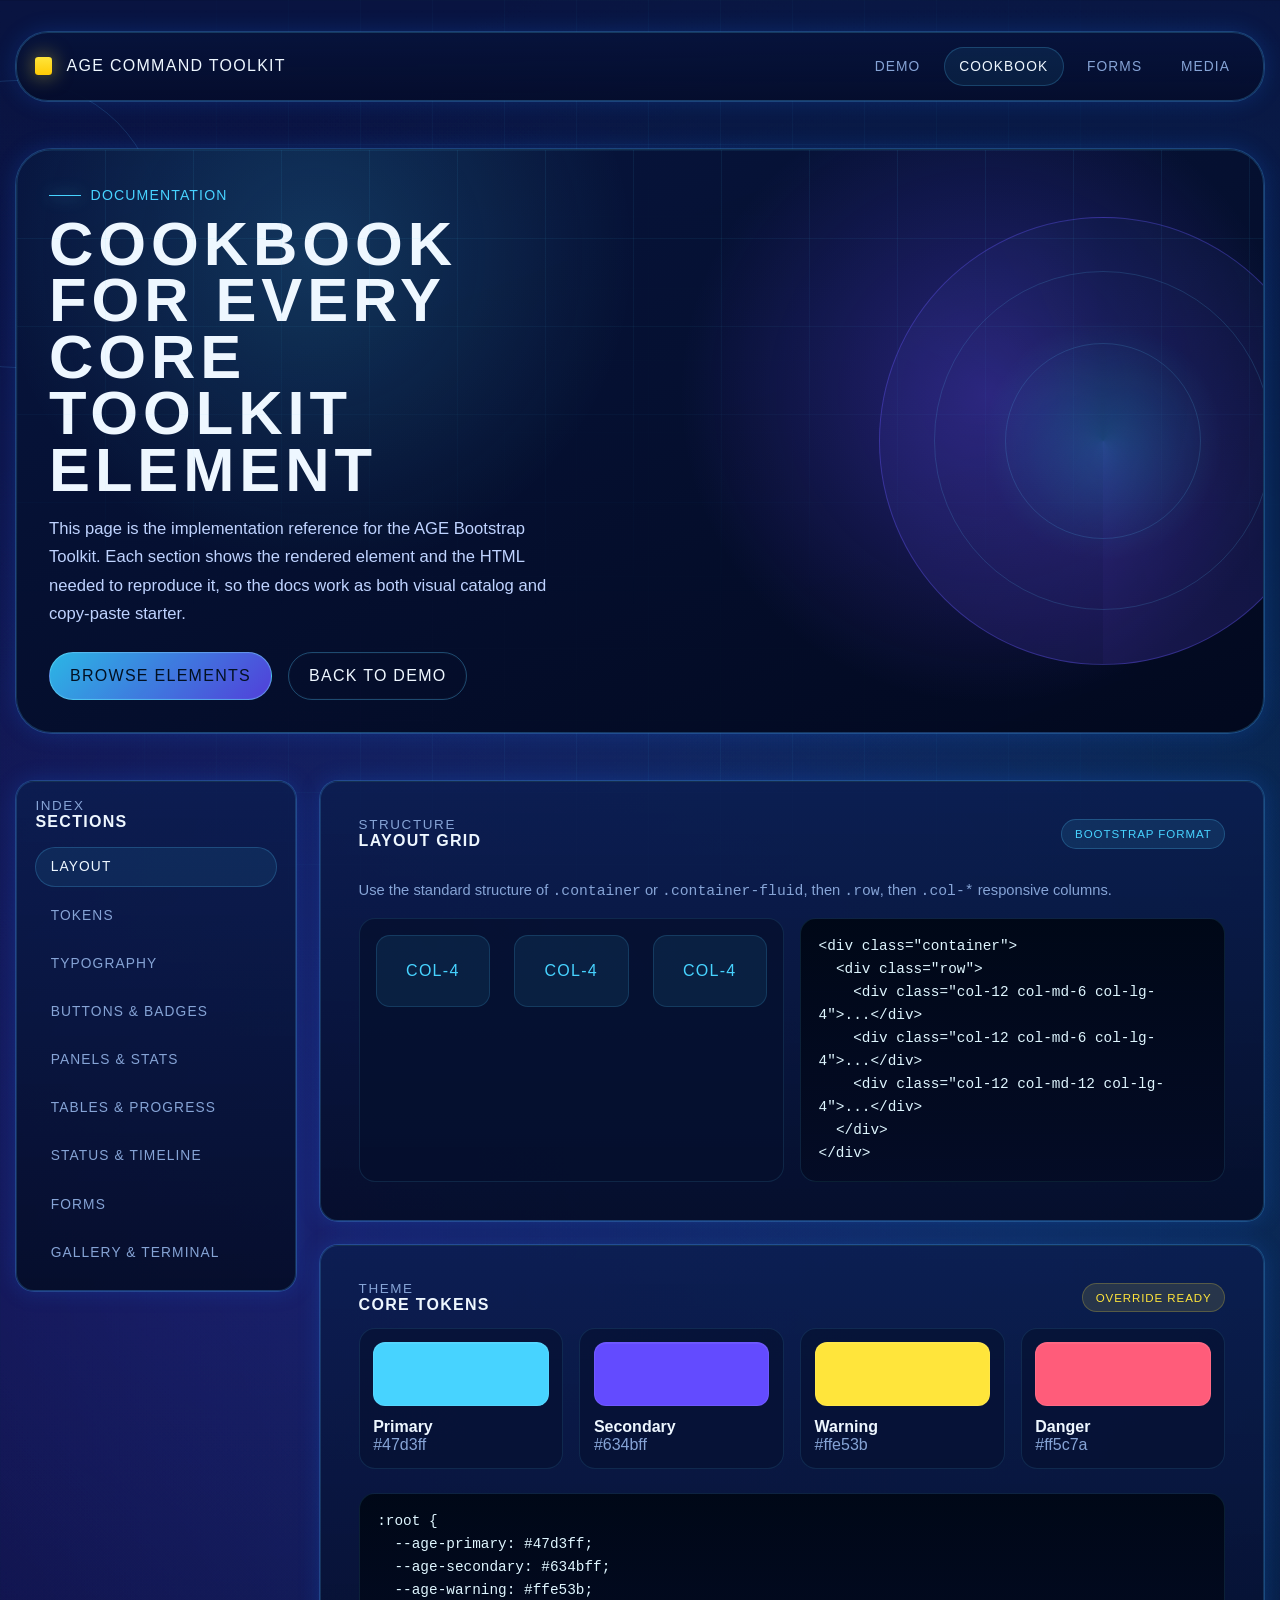
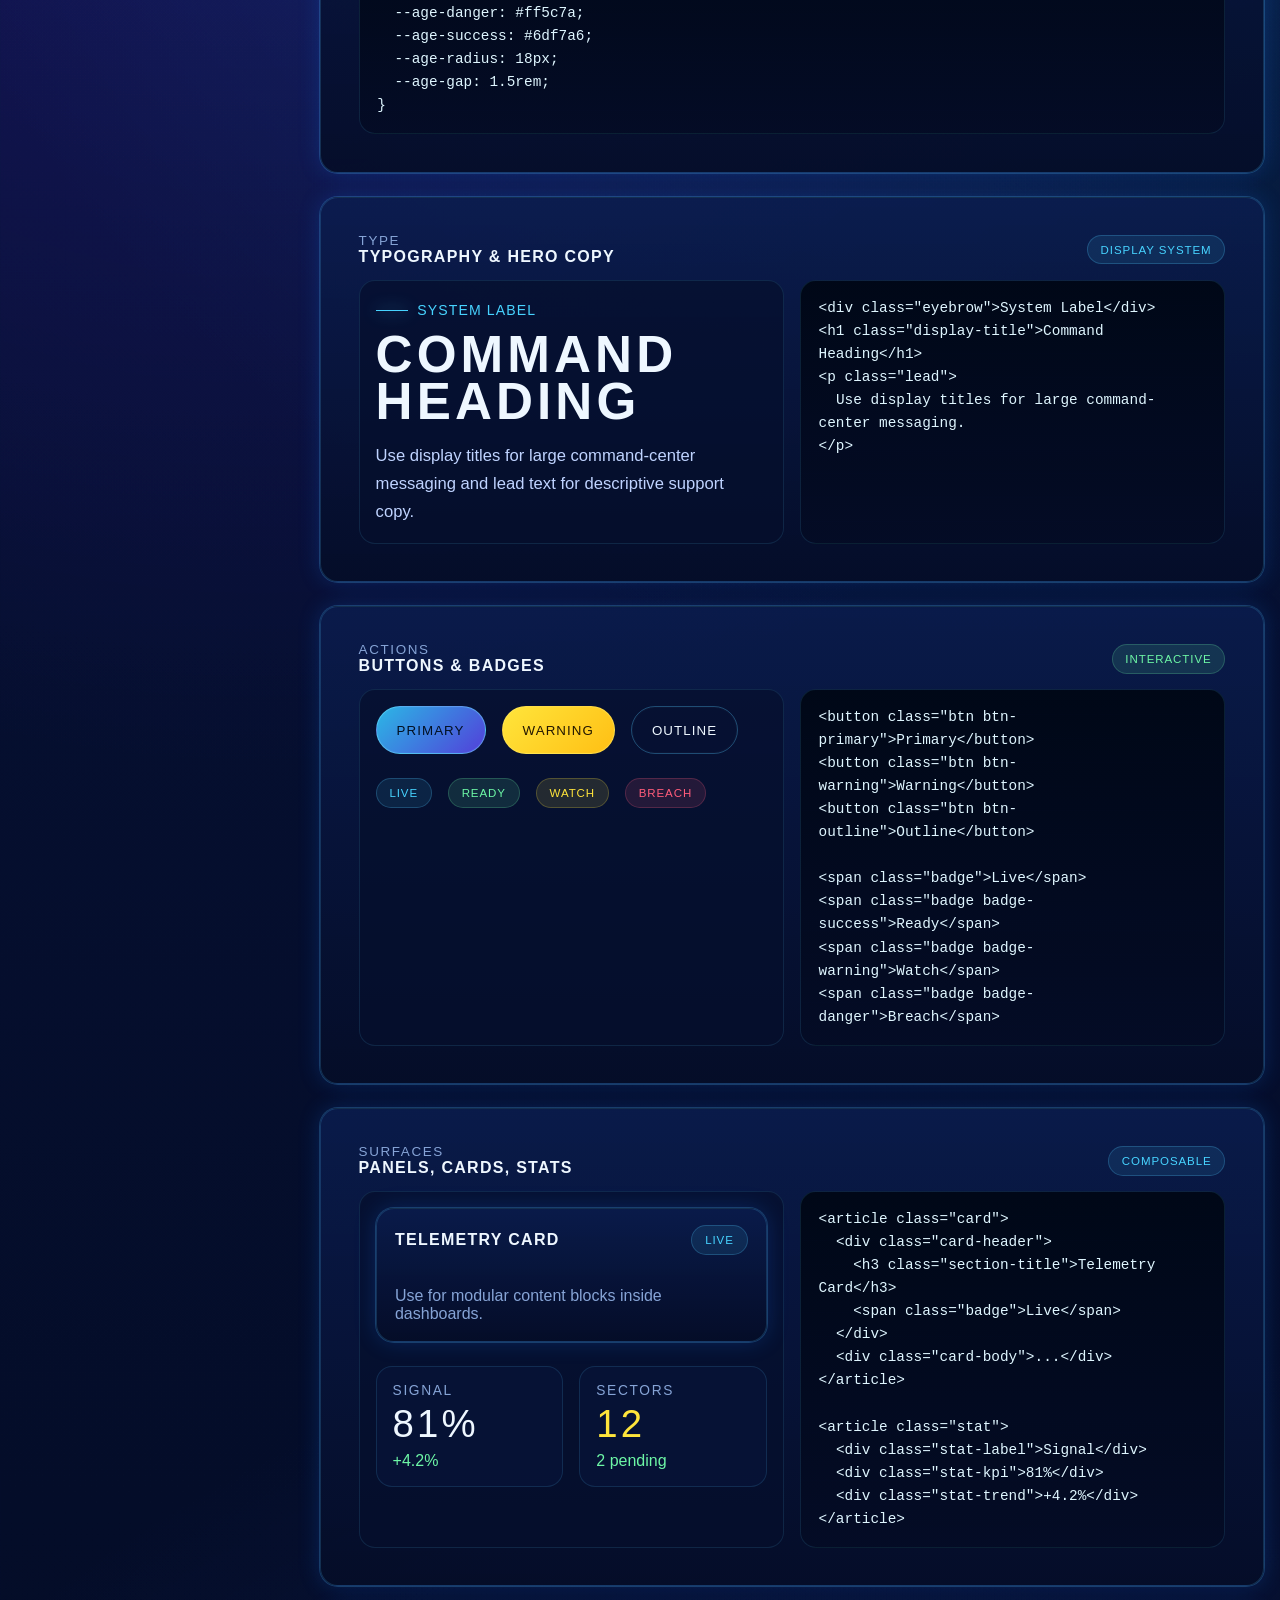
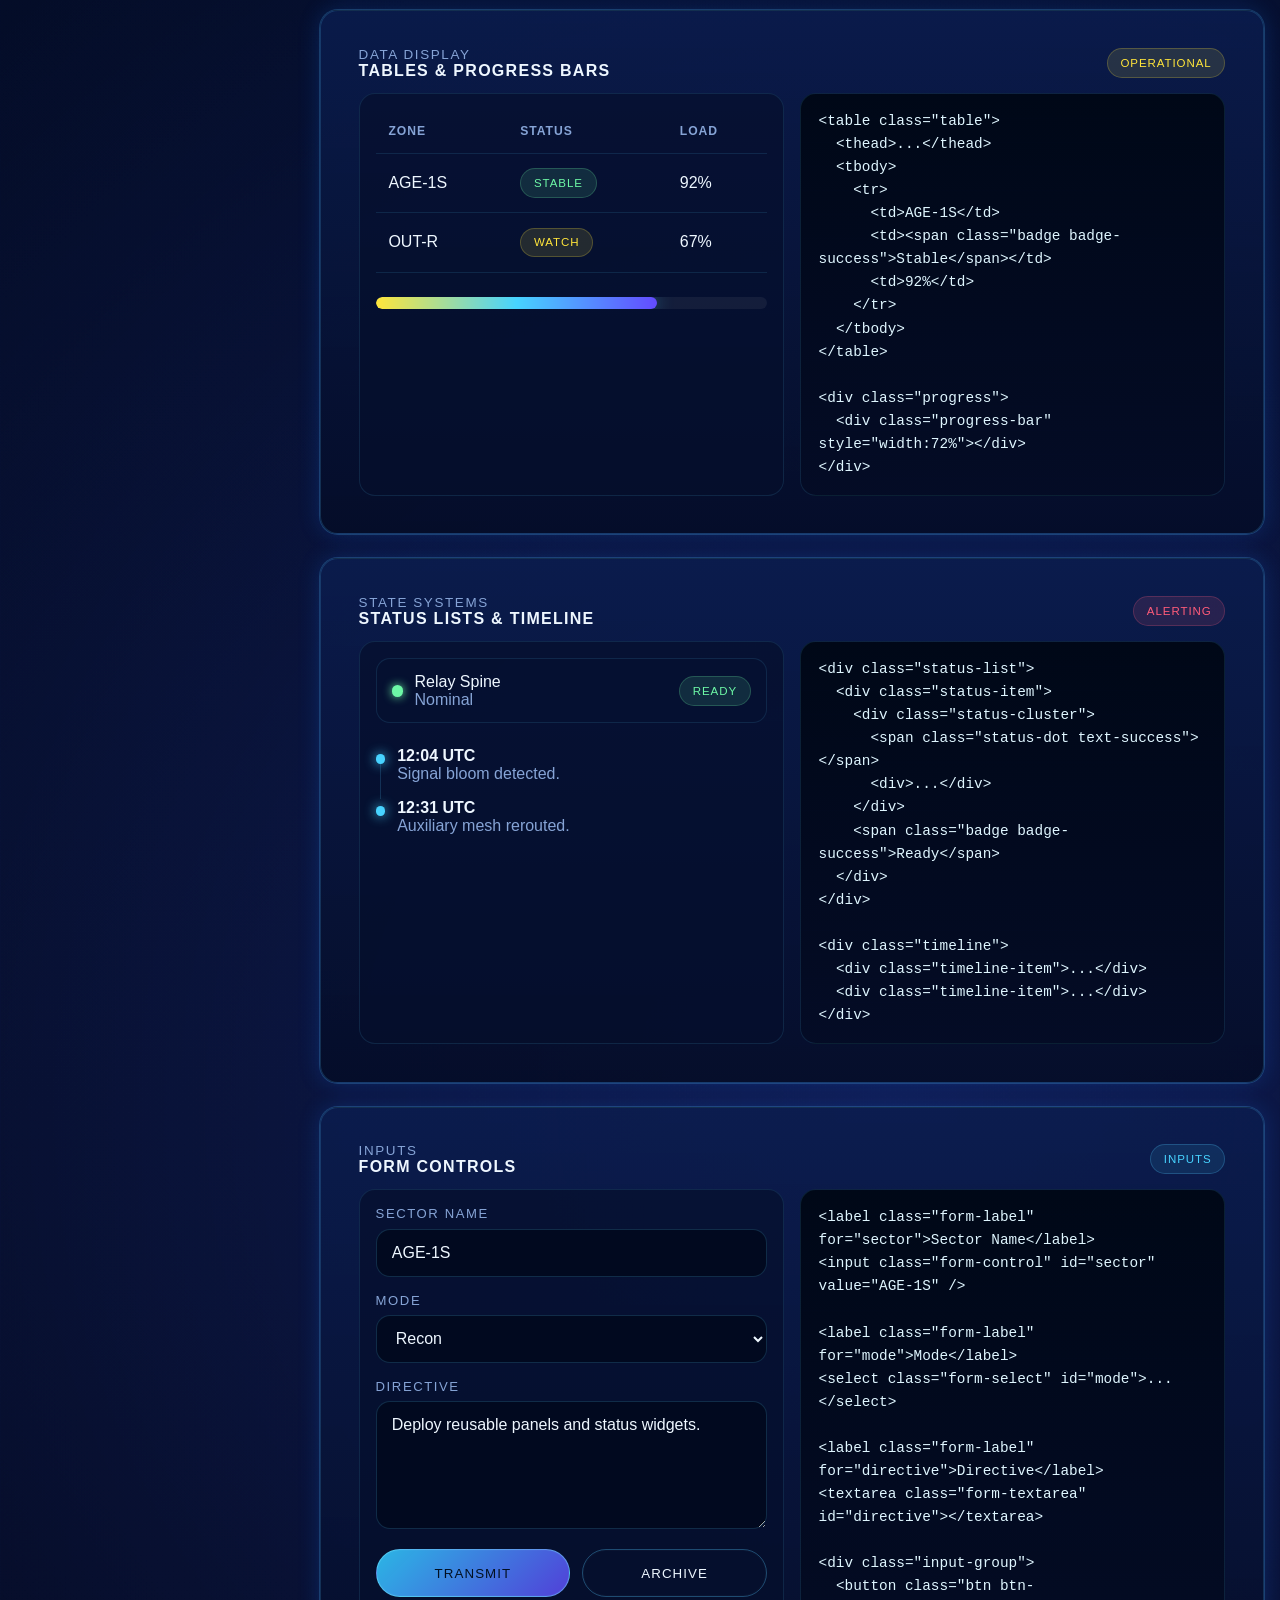
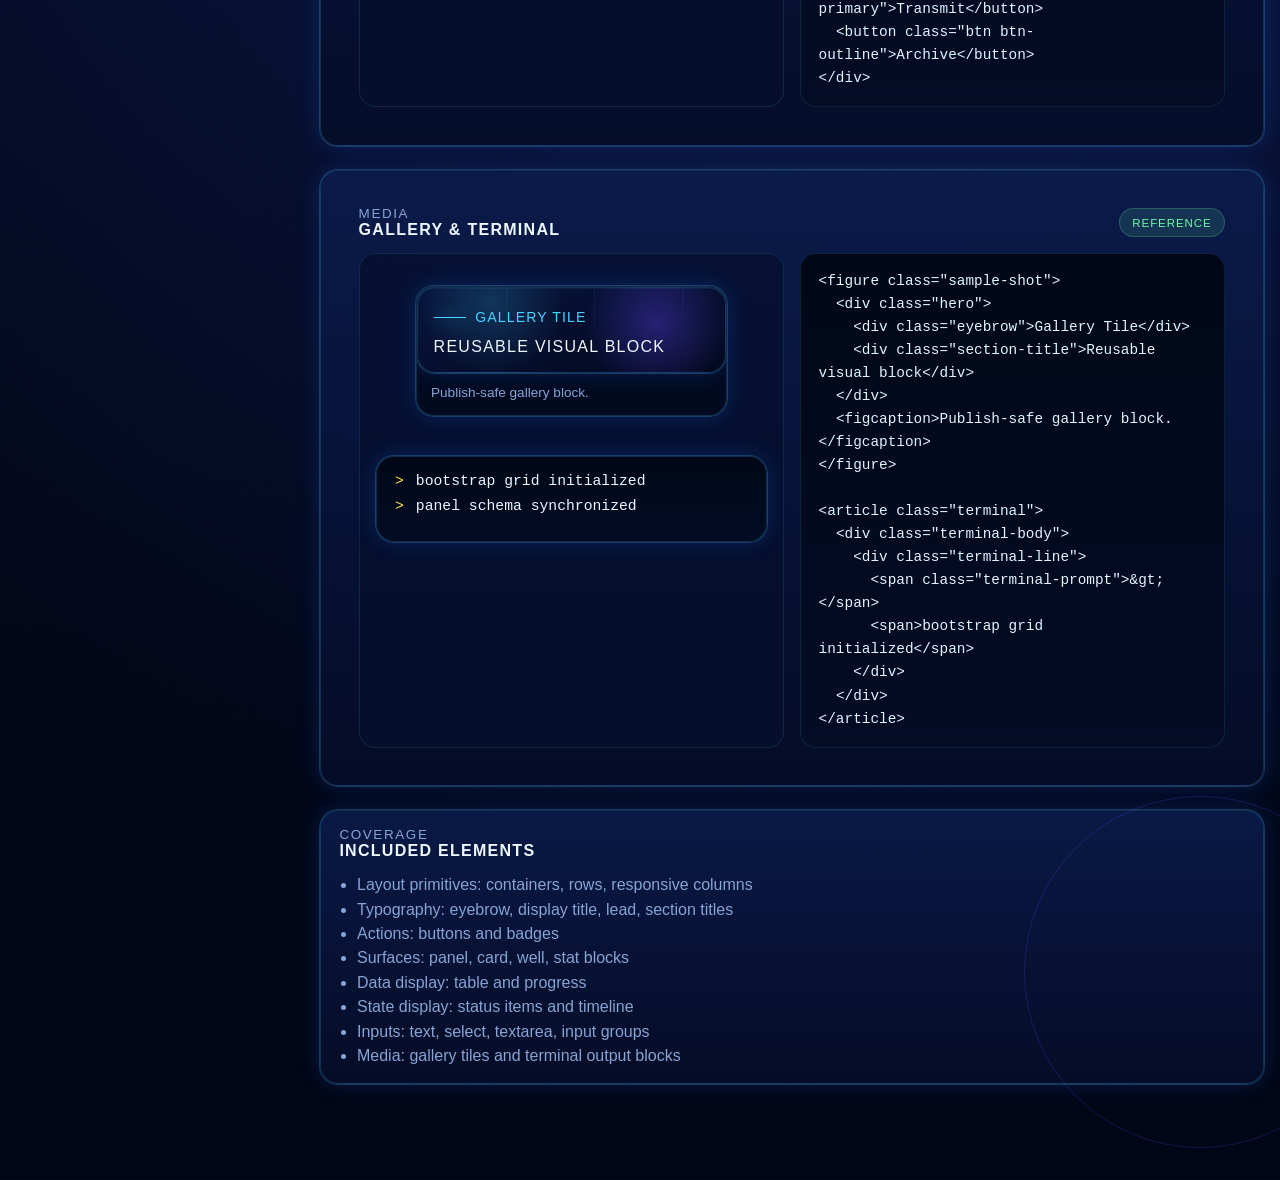
==== docs/cookbook.html @ 306a8090 "Add AGE Bootstrap Toolkit: Initial HTML structure and CSS styles for command-center UI" ====
<!doctype html>
<html lang="en">
  <head>
    <meta charset="utf-8" />
    <meta name="viewport" content="width=device-width, initial-scale=1" />
    <title>AGE Toolkit Cookbook</title>
    <meta
      name="description"
      content="Cookbook reference for the AGE Bootstrap Toolkit with live examples and HTML code samples."
    />
    <link rel="stylesheet" href="../styles/age-bootstrap.css" />
  </head>
  <body>
    <div class="age-shell">
      <div class="container-fluid">
        <header class="navbar">
          <div class="navbar-inner">
            <a class="navbar-brand" href="../index.html">AGE Command Toolkit</a>
            <nav class="nav">
              <a class="nav-link" href="../index.html">Demo</a>
              <a class="nav-link is-active" href="#overview">Cookbook</a>
              <a class="nav-link" href="#forms">Forms</a>
              <a class="nav-link" href="#media">Media</a>
            </nav>
          </div>
        </header>

        <main class="py-5">
          <section id="overview" class="hero mb-5">
            <div class="row align-items-center">
              <div class="col-12 col-lg-7">
                <div class="eyebrow">Documentation</div>
                <h1 class="display-title">Cookbook for every core toolkit element</h1>
                <p class="lead">
                  This page is the implementation reference for the AGE Bootstrap Toolkit. Each
                  section shows the rendered element and the HTML needed to reproduce it, so the
                  docs work as both visual catalog and copy-paste starter.
                </p>
                <div class="d-flex gap-3 mt-4">
                  <a class="btn btn-primary" href="#layout">Browse Elements</a>
                  <a class="btn btn-outline" href="../index.html">Back To Demo</a>
                </div>
              </div>
              <div class="col-12 col-lg-5">
                <div class="hero-radar" aria-hidden="true"></div>
              </div>
            </div>
          </section>

          <div class="cookbook-layout">
            <aside class="cookbook-sidebar">
              <article class="panel">
                <div class="panel-header">
                  <div>
                    <div class="meta-label">Index</div>
                    <h2 class="section-title">Sections</h2>
                  </div>
                </div>
                <div class="panel-body">
                  <nav class="cookbook-nav">
                    <a class="nav-link is-active" href="#layout">Layout</a>
                    <a class="nav-link" href="#tokens">Tokens</a>
                    <a class="nav-link" href="#typography">Typography</a>
                    <a class="nav-link" href="#actions">Buttons & Badges</a>
                    <a class="nav-link" href="#surfaces">Panels & Stats</a>
                    <a class="nav-link" href="#data">Tables & Progress</a>
                    <a class="nav-link" href="#status">Status & Timeline</a>
                    <a class="nav-link" href="#forms">Forms</a>
                    <a class="nav-link" href="#media">Gallery & Terminal</a>
                  </nav>
                </div>
              </article>
            </aside>

            <div class="cookbook-stack">
              <article id="layout" class="panel cookbook-section">
                <div class="panel-header">
                  <div>
                    <div class="meta-label">Structure</div>
                    <h2 class="section-title">Layout Grid</h2>
                  </div>
                  <span class="badge">Bootstrap Format</span>
                </div>
                <div class="panel-body">
                  <p class="cookbook-note">
                    Use the standard structure of <code>.container</code> or
                    <code>.container-fluid</code>, then <code>.row</code>, then
                    <code>.col-*</code> responsive columns.
                  </p>
                  <div class="cookbook-demo-grid">
                    <div class="cookbook-preview">
                      <div class="row">
                        <div class="col-12 col-md-6 col-lg-4"><div class="grid-demo-cell">col-4</div></div>
                        <div class="col-12 col-md-6 col-lg-4"><div class="grid-demo-cell">col-4</div></div>
                        <div class="col-12 col-md-12 col-lg-4"><div class="grid-demo-cell">col-4</div></div>
                      </div>
                    </div>
                    <pre class="code-block"><code>&lt;div class="container"&gt;
  &lt;div class="row"&gt;
    &lt;div class="col-12 col-md-6 col-lg-4"&gt;...&lt;/div&gt;
    &lt;div class="col-12 col-md-6 col-lg-4"&gt;...&lt;/div&gt;
    &lt;div class="col-12 col-md-12 col-lg-4"&gt;...&lt;/div&gt;
  &lt;/div&gt;
&lt;/div&gt;</code></pre>
                  </div>
                </div>
              </article>

              <article id="tokens" class="panel cookbook-section">
                <div class="panel-header">
                  <div>
                    <div class="meta-label">Theme</div>
                    <h2 class="section-title">Core Tokens</h2>
                  </div>
                  <span class="badge badge-warning">Override Ready</span>
                </div>
                <div class="panel-body">
                  <div class="swatch-grid mb-4">
                    <div class="swatch">
                      <div class="swatch-chip" style="background:#47d3ff"></div>
                      <div class="fw-bold">Primary</div>
                      <div class="text-muted">#47d3ff</div>
                    </div>
                    <div class="swatch">
                      <div class="swatch-chip" style="background:#634bff"></div>
                      <div class="fw-bold">Secondary</div>
                      <div class="text-muted">#634bff</div>
                    </div>
                    <div class="swatch">
                      <div class="swatch-chip" style="background:#ffe53b"></div>
                      <div class="fw-bold">Warning</div>
                      <div class="text-muted">#ffe53b</div>
                    </div>
                    <div class="swatch">
                      <div class="swatch-chip" style="background:#ff5c7a"></div>
                      <div class="fw-bold">Danger</div>
                      <div class="text-muted">#ff5c7a</div>
                    </div>
                  </div>
                  <pre class="code-block"><code>:root {
  --age-primary: #47d3ff;
  --age-secondary: #634bff;
  --age-warning: #ffe53b;
  --age-danger: #ff5c7a;
  --age-success: #6df7a6;
  --age-radius: 18px;
  --age-gap: 1.5rem;
}</code></pre>
                </div>
              </article>

              <article id="typography" class="panel cookbook-section">
                <div class="panel-header">
                  <div>
                    <div class="meta-label">Type</div>
                    <h2 class="section-title">Typography & Hero Copy</h2>
                  </div>
                  <span class="badge">Display System</span>
                </div>
                <div class="panel-body">
                  <div class="cookbook-demo-grid">
                    <div class="cookbook-preview">
                      <div class="eyebrow">System Label</div>
                      <h2 class="display-title" style="font-size:clamp(2rem,4vw,3.5rem)">Command Heading</h2>
                      <p class="lead mb-0">
                        Use display titles for large command-center messaging and lead text for
                        descriptive support copy.
                      </p>
                    </div>
                    <pre class="code-block"><code>&lt;div class="eyebrow"&gt;System Label&lt;/div&gt;
&lt;h1 class="display-title"&gt;Command Heading&lt;/h1&gt;
&lt;p class="lead"&gt;
  Use display titles for large command-center messaging.
&lt;/p&gt;</code></pre>
                  </div>
                </div>
              </article>

              <article id="actions" class="panel cookbook-section">
                <div class="panel-header">
                  <div>
                    <div class="meta-label">Actions</div>
                    <h2 class="section-title">Buttons & Badges</h2>
                  </div>
                  <span class="badge badge-success">Interactive</span>
                </div>
                <div class="panel-body">
                  <div class="cookbook-demo-grid">
                    <div class="cookbook-preview">
                      <div class="d-flex gap-3 mb-4" style="flex-wrap:wrap">
                        <button class="btn btn-primary">Primary</button>
                        <button class="btn btn-warning">Warning</button>
                        <button class="btn btn-outline">Outline</button>
                      </div>
                      <div class="d-flex gap-3" style="flex-wrap:wrap">
                        <span class="badge">Live</span>
                        <span class="badge badge-success">Ready</span>
                        <span class="badge badge-warning">Watch</span>
                        <span class="badge badge-danger">Breach</span>
                      </div>
                    </div>
                    <pre class="code-block"><code>&lt;button class="btn btn-primary"&gt;Primary&lt;/button&gt;
&lt;button class="btn btn-warning"&gt;Warning&lt;/button&gt;
&lt;button class="btn btn-outline"&gt;Outline&lt;/button&gt;

&lt;span class="badge"&gt;Live&lt;/span&gt;
&lt;span class="badge badge-success"&gt;Ready&lt;/span&gt;
&lt;span class="badge badge-warning"&gt;Watch&lt;/span&gt;
&lt;span class="badge badge-danger"&gt;Breach&lt;/span&gt;</code></pre>
                  </div>
                </div>
              </article>

              <article id="surfaces" class="panel cookbook-section">
                <div class="panel-header">
                  <div>
                    <div class="meta-label">Surfaces</div>
                    <h2 class="section-title">Panels, Cards, Stats</h2>
                  </div>
                  <span class="badge">Composable</span>
                </div>
                <div class="panel-body">
                  <div class="cookbook-demo-grid">
                    <div class="cookbook-preview">
                      <article class="card mb-4">
                        <div class="card-header">
                          <h3 class="section-title">Telemetry Card</h3>
                          <span class="badge">Live</span>
                        </div>
                        <div class="card-body">
                          <p class="mb-0 text-muted">Use for modular content blocks inside dashboards.</p>
                        </div>
                      </article>
                      <div class="kpi-grid">
                        <article class="stat">
                          <div class="stat-label">Signal</div>
                          <div class="stat-kpi">81%</div>
                          <div class="stat-trend">+4.2%</div>
                        </article>
                        <article class="stat">
                          <div class="stat-label">Sectors</div>
                          <div class="stat-kpi text-warning">12</div>
                          <div class="stat-trend">2 pending</div>
                        </article>
                      </div>
                    </div>
                    <pre class="code-block"><code>&lt;article class="card"&gt;
  &lt;div class="card-header"&gt;
    &lt;h3 class="section-title"&gt;Telemetry Card&lt;/h3&gt;
    &lt;span class="badge"&gt;Live&lt;/span&gt;
  &lt;/div&gt;
  &lt;div class="card-body"&gt;...&lt;/div&gt;
&lt;/article&gt;

&lt;article class="stat"&gt;
  &lt;div class="stat-label"&gt;Signal&lt;/div&gt;
  &lt;div class="stat-kpi"&gt;81%&lt;/div&gt;
  &lt;div class="stat-trend"&gt;+4.2%&lt;/div&gt;
&lt;/article&gt;</code></pre>
                  </div>
                </div>
              </article>

              <article id="data" class="panel cookbook-section">
                <div class="panel-header">
                  <div>
                    <div class="meta-label">Data Display</div>
                    <h2 class="section-title">Tables & Progress Bars</h2>
                  </div>
                  <span class="badge badge-warning">Operational</span>
                </div>
                <div class="panel-body">
                  <div class="cookbook-demo-grid">
                    <div class="cookbook-preview">
                      <table class="table mb-4">
                        <thead>
                          <tr>
                            <th>Zone</th>
                            <th>Status</th>
                            <th>Load</th>
                          </tr>
                        </thead>
                        <tbody>
                          <tr>
                            <td>AGE-1S</td>
                            <td><span class="badge badge-success">Stable</span></td>
                            <td>92%</td>
                          </tr>
                          <tr>
                            <td>OUT-R</td>
                            <td><span class="badge badge-warning">Watch</span></td>
                            <td>67%</td>
                          </tr>
                        </tbody>
                      </table>
                      <div class="progress"><div class="progress-bar" style="width:72%"></div></div>
                    </div>
                    <pre class="code-block"><code>&lt;table class="table"&gt;
  &lt;thead&gt;...&lt;/thead&gt;
  &lt;tbody&gt;
    &lt;tr&gt;
      &lt;td&gt;AGE-1S&lt;/td&gt;
      &lt;td&gt;&lt;span class="badge badge-success"&gt;Stable&lt;/span&gt;&lt;/td&gt;
      &lt;td&gt;92%&lt;/td&gt;
    &lt;/tr&gt;
  &lt;/tbody&gt;
&lt;/table&gt;

&lt;div class="progress"&gt;
  &lt;div class="progress-bar" style="width:72%"&gt;&lt;/div&gt;
&lt;/div&gt;</code></pre>
                  </div>
                </div>
              </article>

              <article id="status" class="panel cookbook-section">
                <div class="panel-header">
                  <div>
                    <div class="meta-label">State Systems</div>
                    <h2 class="section-title">Status Lists & Timeline</h2>
                  </div>
                  <span class="badge badge-danger">Alerting</span>
                </div>
                <div class="panel-body">
                  <div class="cookbook-demo-grid">
                    <div class="cookbook-preview">
                      <div class="status-list mb-4">
                        <div class="status-item">
                          <div class="status-cluster">
                            <span class="status-dot text-success"></span>
                            <div>
                              <div>Relay Spine</div>
                              <div class="text-muted">Nominal</div>
                            </div>
                          </div>
                          <span class="badge badge-success">Ready</span>
                        </div>
                      </div>
                      <div class="timeline">
                        <div class="timeline-item">
                          <strong>12:04 UTC</strong>
                          <div class="text-muted">Signal bloom detected.</div>
                        </div>
                        <div class="timeline-item">
                          <strong>12:31 UTC</strong>
                          <div class="text-muted">Auxiliary mesh rerouted.</div>
                        </div>
                      </div>
                    </div>
                    <pre class="code-block"><code>&lt;div class="status-list"&gt;
  &lt;div class="status-item"&gt;
    &lt;div class="status-cluster"&gt;
      &lt;span class="status-dot text-success"&gt;&lt;/span&gt;
      &lt;div&gt;...&lt;/div&gt;
    &lt;/div&gt;
    &lt;span class="badge badge-success"&gt;Ready&lt;/span&gt;
  &lt;/div&gt;
&lt;/div&gt;

&lt;div class="timeline"&gt;
  &lt;div class="timeline-item"&gt;...&lt;/div&gt;
  &lt;div class="timeline-item"&gt;...&lt;/div&gt;
&lt;/div&gt;</code></pre>
                  </div>
                </div>
              </article>

              <article id="forms" class="panel cookbook-section">
                <div class="panel-header">
                  <div>
                    <div class="meta-label">Inputs</div>
                    <h2 class="section-title">Form Controls</h2>
                  </div>
                  <span class="badge">Inputs</span>
                </div>
                <div class="panel-body">
                  <div class="cookbook-demo-grid">
                    <div class="cookbook-preview">
                      <div class="mb-3">
                        <label class="form-label" for="cookbook-name">Sector Name</label>
                        <input class="form-control" id="cookbook-name" value="AGE-1S" />
                      </div>
                      <div class="mb-3">
                        <label class="form-label" for="cookbook-mode">Mode</label>
                        <select class="form-select" id="cookbook-mode">
                          <option>Recon</option>
                          <option>Defense</option>
                        </select>
                      </div>
                      <div class="mb-3">
                        <label class="form-label" for="cookbook-directive">Directive</label>
                        <textarea class="form-textarea" id="cookbook-directive">Deploy reusable panels and status widgets.</textarea>
                      </div>
                      <div class="input-group">
                        <button class="btn btn-primary">Transmit</button>
                        <button class="btn btn-outline">Archive</button>
                      </div>
                    </div>
                    <pre class="code-block"><code>&lt;label class="form-label" for="sector"&gt;Sector Name&lt;/label&gt;
&lt;input class="form-control" id="sector" value="AGE-1S" /&gt;

&lt;label class="form-label" for="mode"&gt;Mode&lt;/label&gt;
&lt;select class="form-select" id="mode"&gt;...&lt;/select&gt;

&lt;label class="form-label" for="directive"&gt;Directive&lt;/label&gt;
&lt;textarea class="form-textarea" id="directive"&gt;&lt;/textarea&gt;

&lt;div class="input-group"&gt;
  &lt;button class="btn btn-primary"&gt;Transmit&lt;/button&gt;
  &lt;button class="btn btn-outline"&gt;Archive&lt;/button&gt;
&lt;/div&gt;</code></pre>
                  </div>
                </div>
              </article>

              <article id="media" class="panel cookbook-section">
                <div class="panel-header">
                  <div>
                    <div class="meta-label">Media</div>
                    <h2 class="section-title">Gallery & Terminal</h2>
                  </div>
                  <span class="badge badge-success">Reference</span>
                </div>
                <div class="panel-body">
                  <div class="cookbook-demo-grid">
                    <div class="cookbook-preview">
                      <div class="gallery mb-4">
                        <figure class="sample-shot">
                          <div class="hero" style="padding:1rem; border-radius:18px;">
                            <div class="eyebrow">Gallery Tile</div>
                            <div class="section-title">Reusable visual block</div>
                          </div>
                          <figcaption>Publish-safe gallery block.</figcaption>
                        </figure>
                      </div>
                      <article class="terminal">
                        <div class="terminal-body">
                          <div class="terminal-line"><span class="terminal-prompt">&gt;</span><span>bootstrap grid initialized</span></div>
                          <div class="terminal-line"><span class="terminal-prompt">&gt;</span><span>panel schema synchronized</span></div>
                        </div>
                      </article>
                    </div>
                    <pre class="code-block"><code>&lt;figure class="sample-shot"&gt;
  &lt;div class="hero"&gt;
    &lt;div class="eyebrow"&gt;Gallery Tile&lt;/div&gt;
    &lt;div class="section-title"&gt;Reusable visual block&lt;/div&gt;
  &lt;/div&gt;
  &lt;figcaption&gt;Publish-safe gallery block.&lt;/figcaption&gt;
&lt;/figure&gt;

&lt;article class="terminal"&gt;
  &lt;div class="terminal-body"&gt;
    &lt;div class="terminal-line"&gt;
      &lt;span class="terminal-prompt"&gt;&amp;gt;&lt;/span&gt;
      &lt;span&gt;bootstrap grid initialized&lt;/span&gt;
    &lt;/div&gt;
  &lt;/div&gt;
&lt;/article&gt;</code></pre>
                  </div>
                </div>
              </article>

              <article class="card">
                <div class="card-header">
                  <div>
                    <div class="meta-label">Coverage</div>
                    <h2 class="section-title">Included Elements</h2>
                  </div>
                </div>
                <div class="card-body">
                  <ul class="list-clean text-muted">
                    <li>Layout primitives: containers, rows, responsive columns</li>
                    <li>Typography: eyebrow, display title, lead, section titles</li>
                    <li>Actions: buttons and badges</li>
                    <li>Surfaces: panel, card, well, stat blocks</li>
                    <li>Data display: table and progress</li>
                    <li>State display: status items and timeline</li>
                    <li>Inputs: text, select, textarea, input groups</li>
                    <li>Media: gallery tiles and terminal output blocks</li>
                  </ul>
                </div>
              </article>
            </div>
          </div>
        </main>
      </div>
    </div>
  </body>
</html>
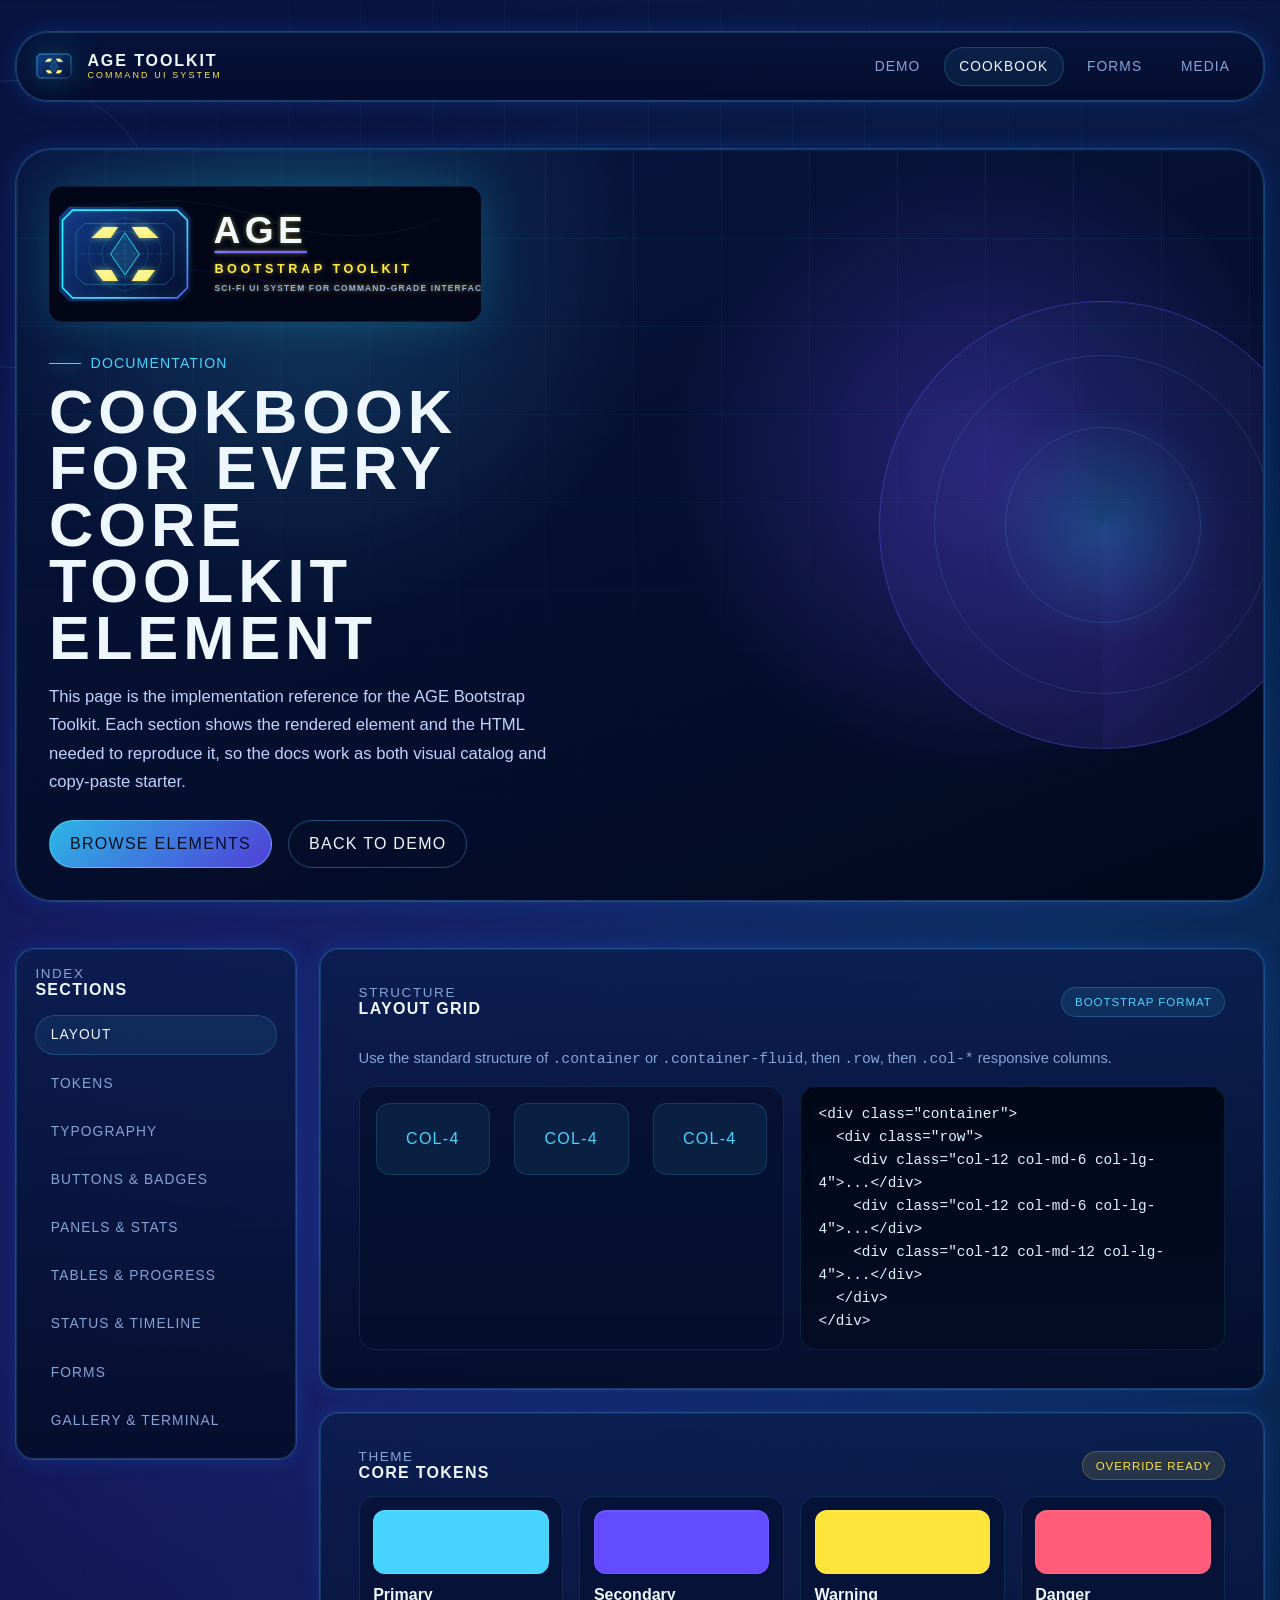
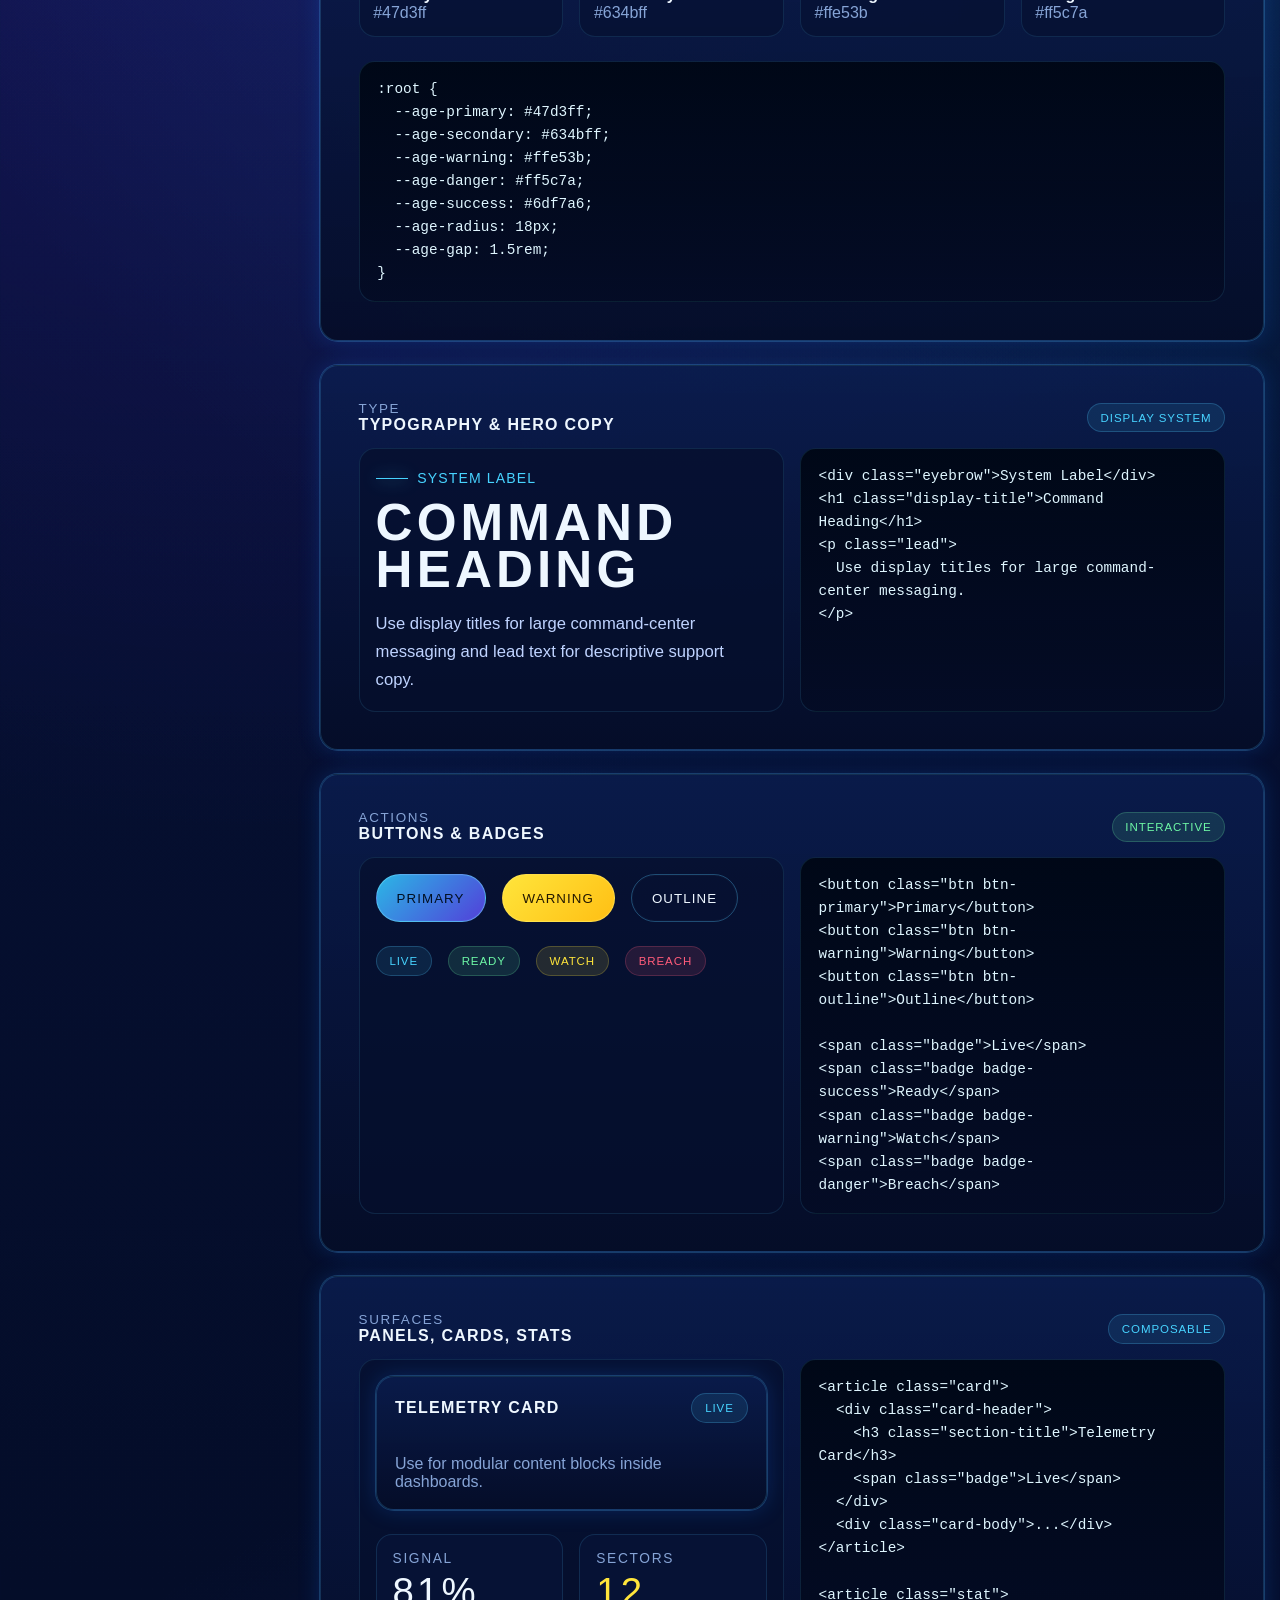
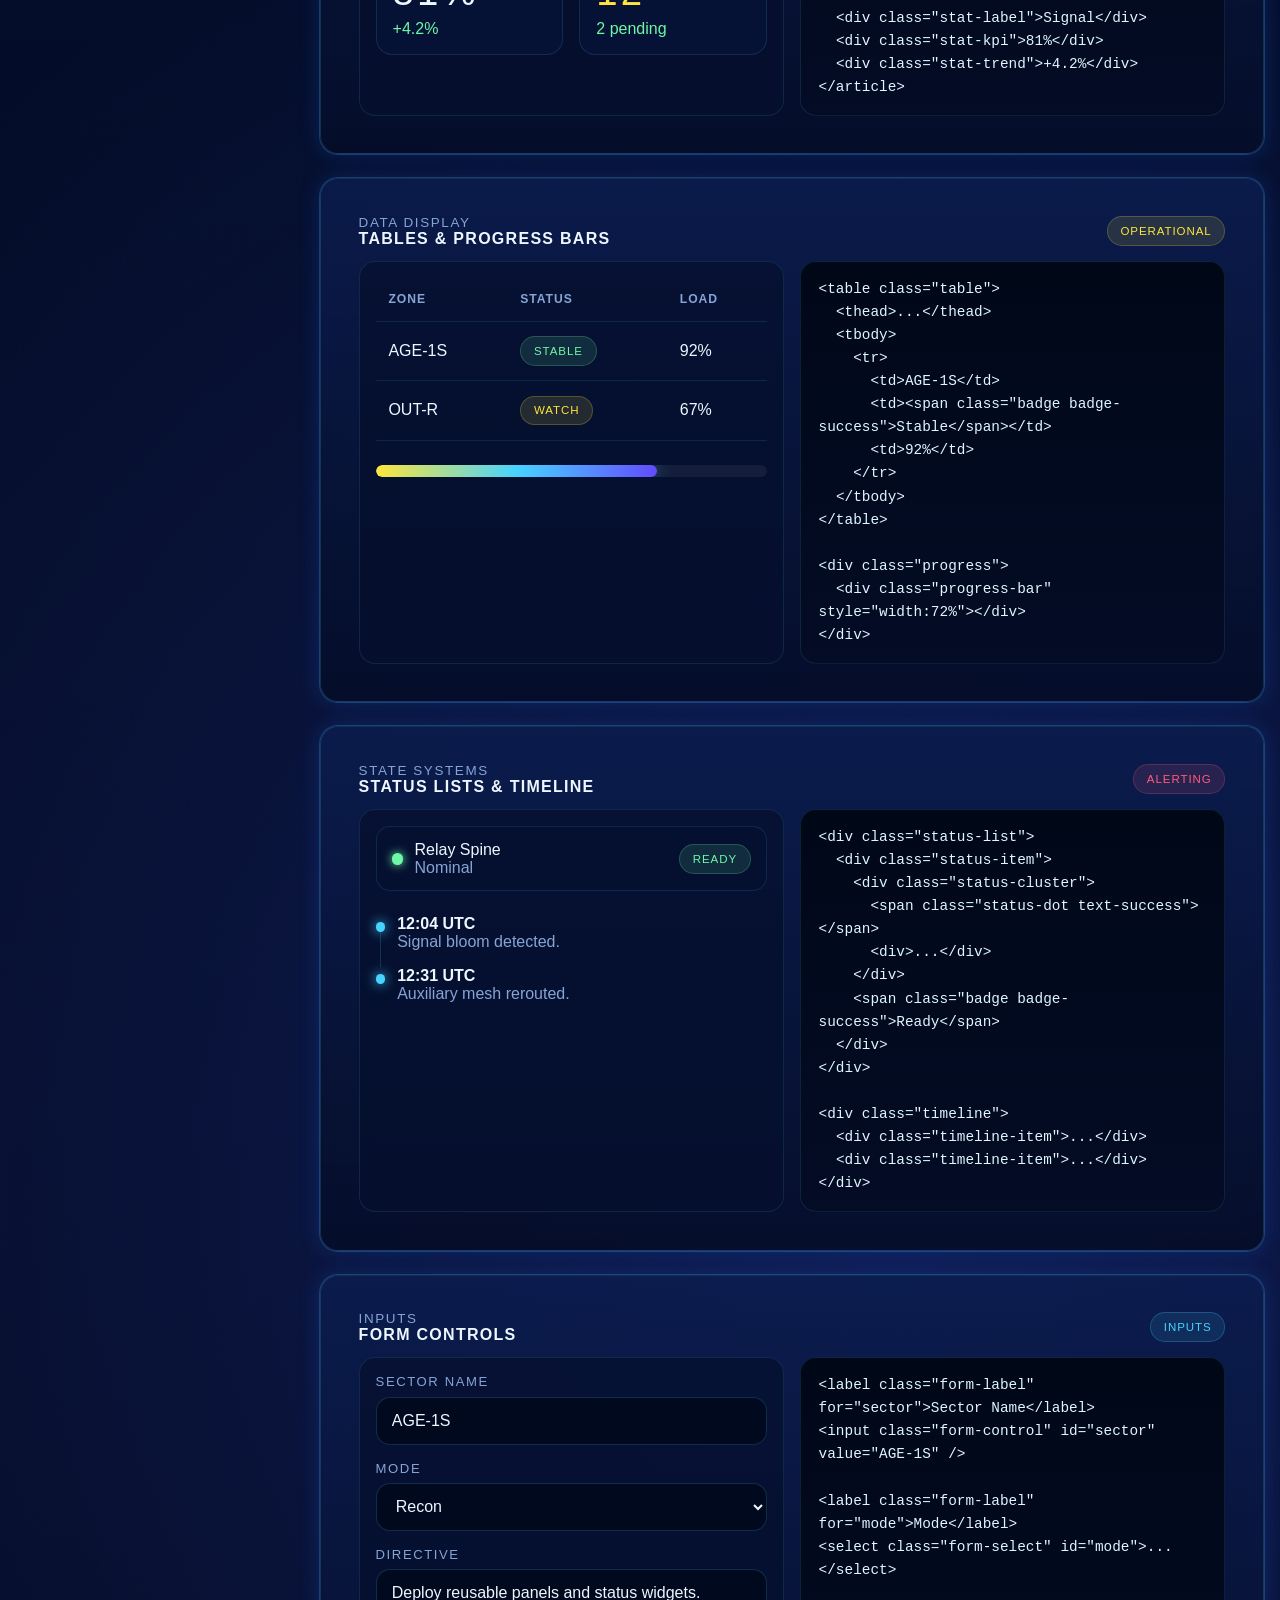
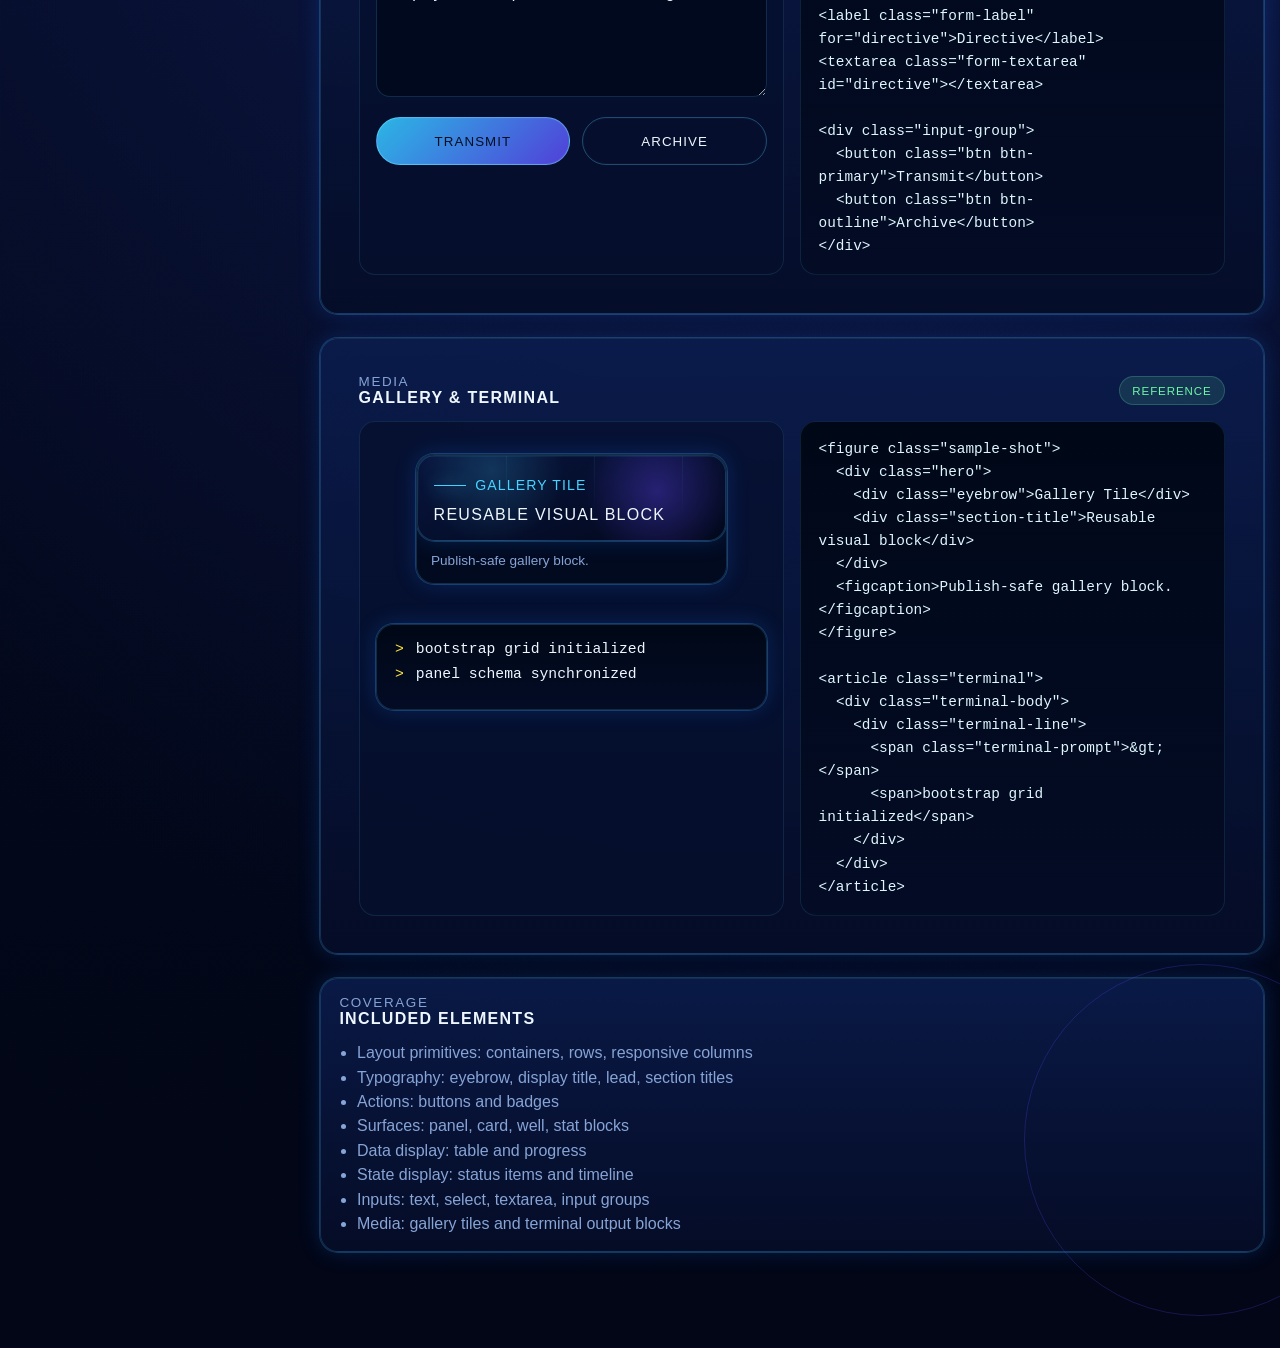
==== commit 3c7cfa43: "Enhance README and HTML files with new logo assets and improved branding elements" ====
--- a/docs/cookbook.html
+++ b/docs/cookbook.html
@@ -15,7 +15,17 @@
       <div class="container-fluid">
         <header class="navbar">
           <div class="navbar-inner">
-            <a class="navbar-brand" href="../index.html">AGE Command Toolkit</a>
+            <a class="navbar-brand" href="../index.html" aria-label="AGE Bootstrap Toolkit demo">
+              <img
+                class="brand-mark"
+                src="../assets/age-toolkit-logo-icon.svg"
+                alt="AGE Bootstrap Toolkit logo"
+              />
+              <span class="brand-text">
+                <span class="brand-title">AGE Toolkit</span>
+                <span class="brand-subtitle">Command UI System</span>
+              </span>
+            </a>
             <nav class="nav">
               <a class="nav-link" href="../index.html">Demo</a>
               <a class="nav-link is-active" href="#overview">Cookbook</a>
@@ -29,6 +39,11 @@
           <section id="overview" class="hero mb-5">
             <div class="row align-items-center">
               <div class="col-12 col-lg-7">
+                <img
+                  class="hero-logo"
+                  src="../assets/age-toolkit-logo.svg"
+                  alt="AGE Bootstrap Toolkit"
+                />
                 <div class="eyebrow">Documentation</div>
                 <h1 class="display-title">Cookbook for every core toolkit element</h1>
                 <p class="lead">
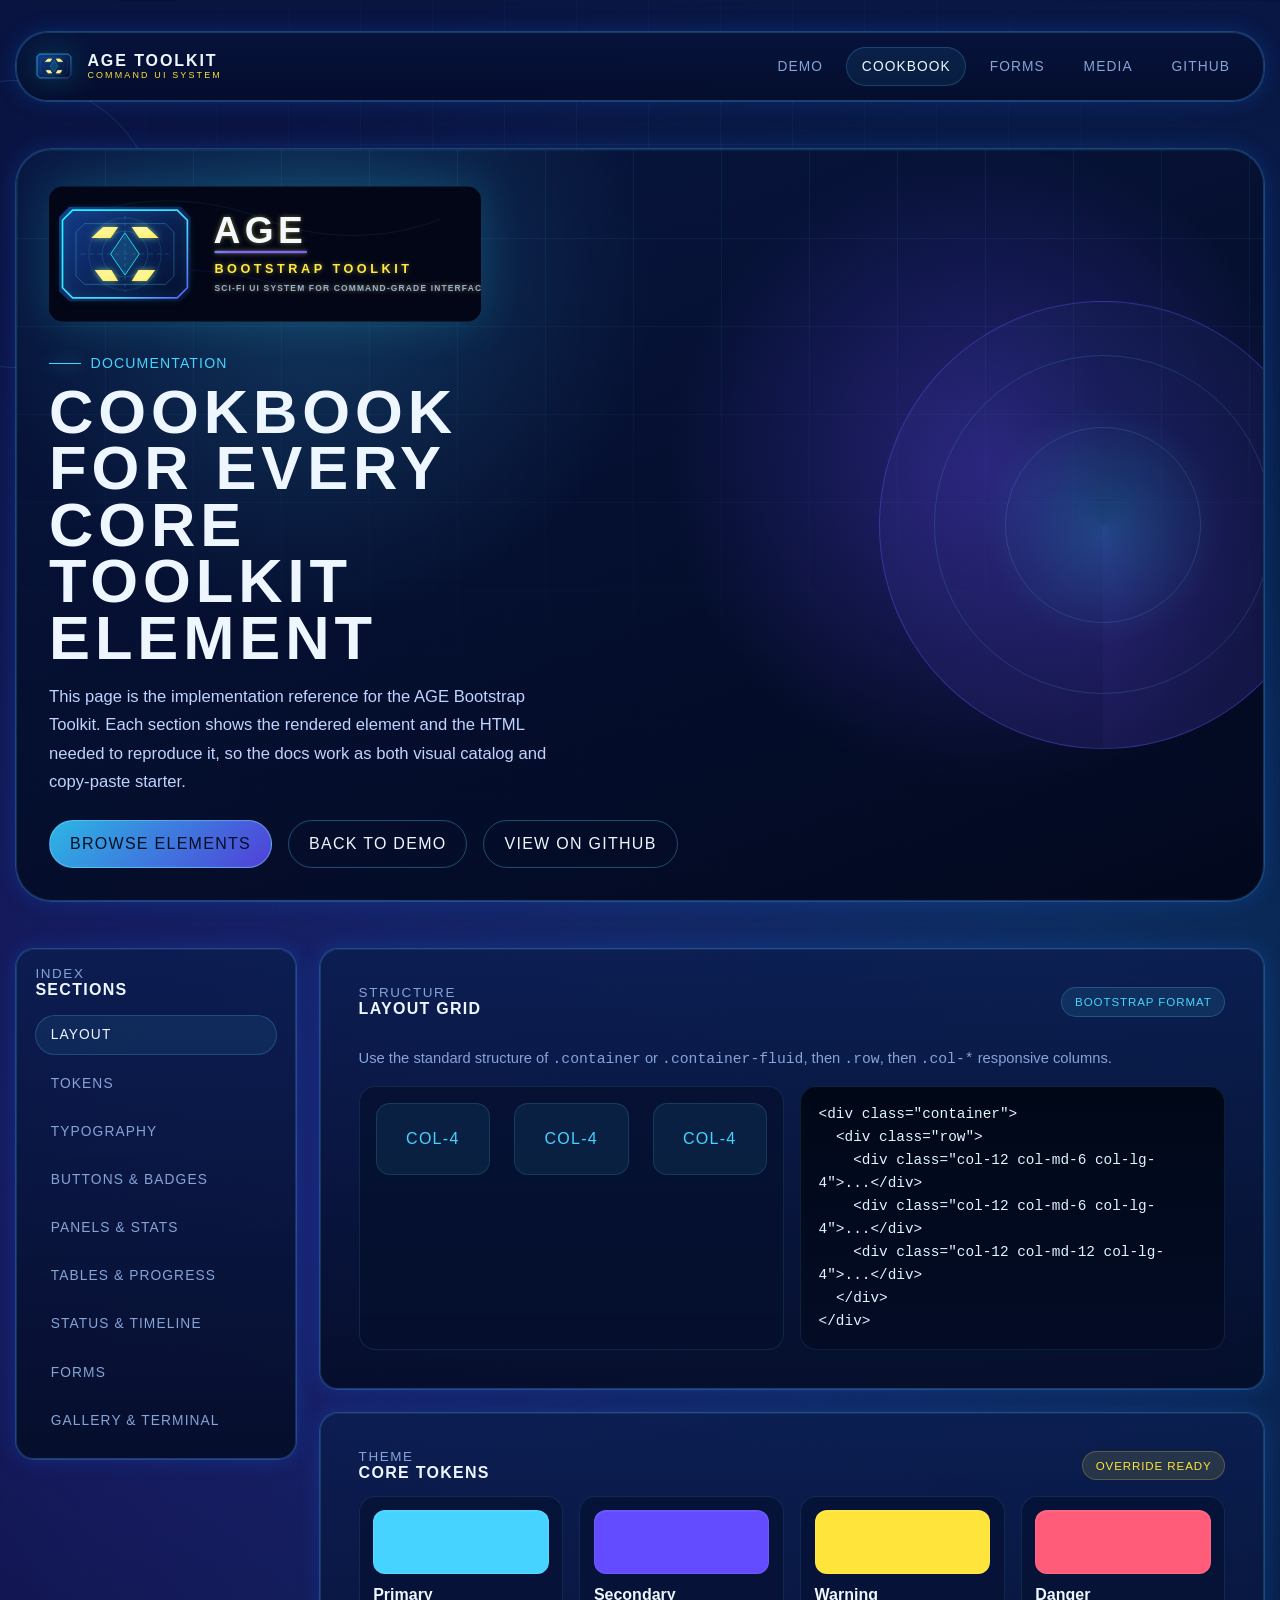
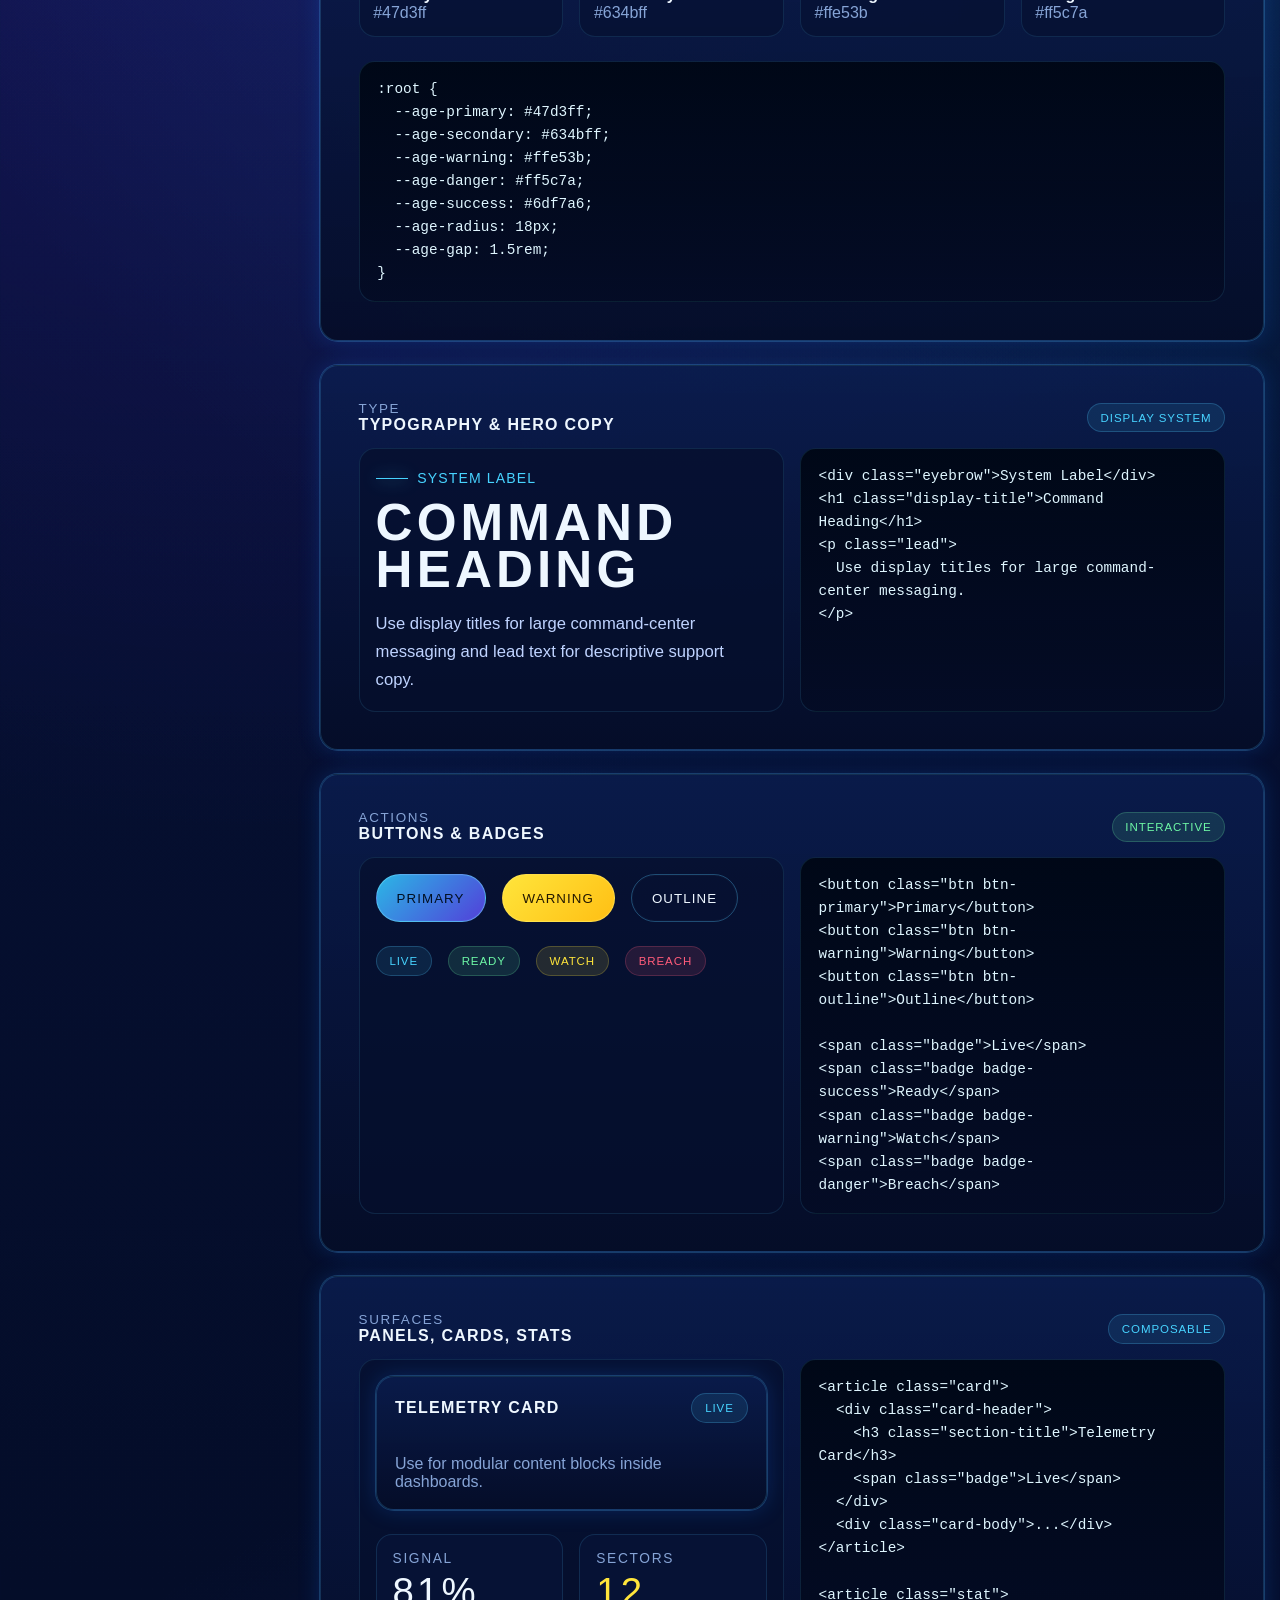
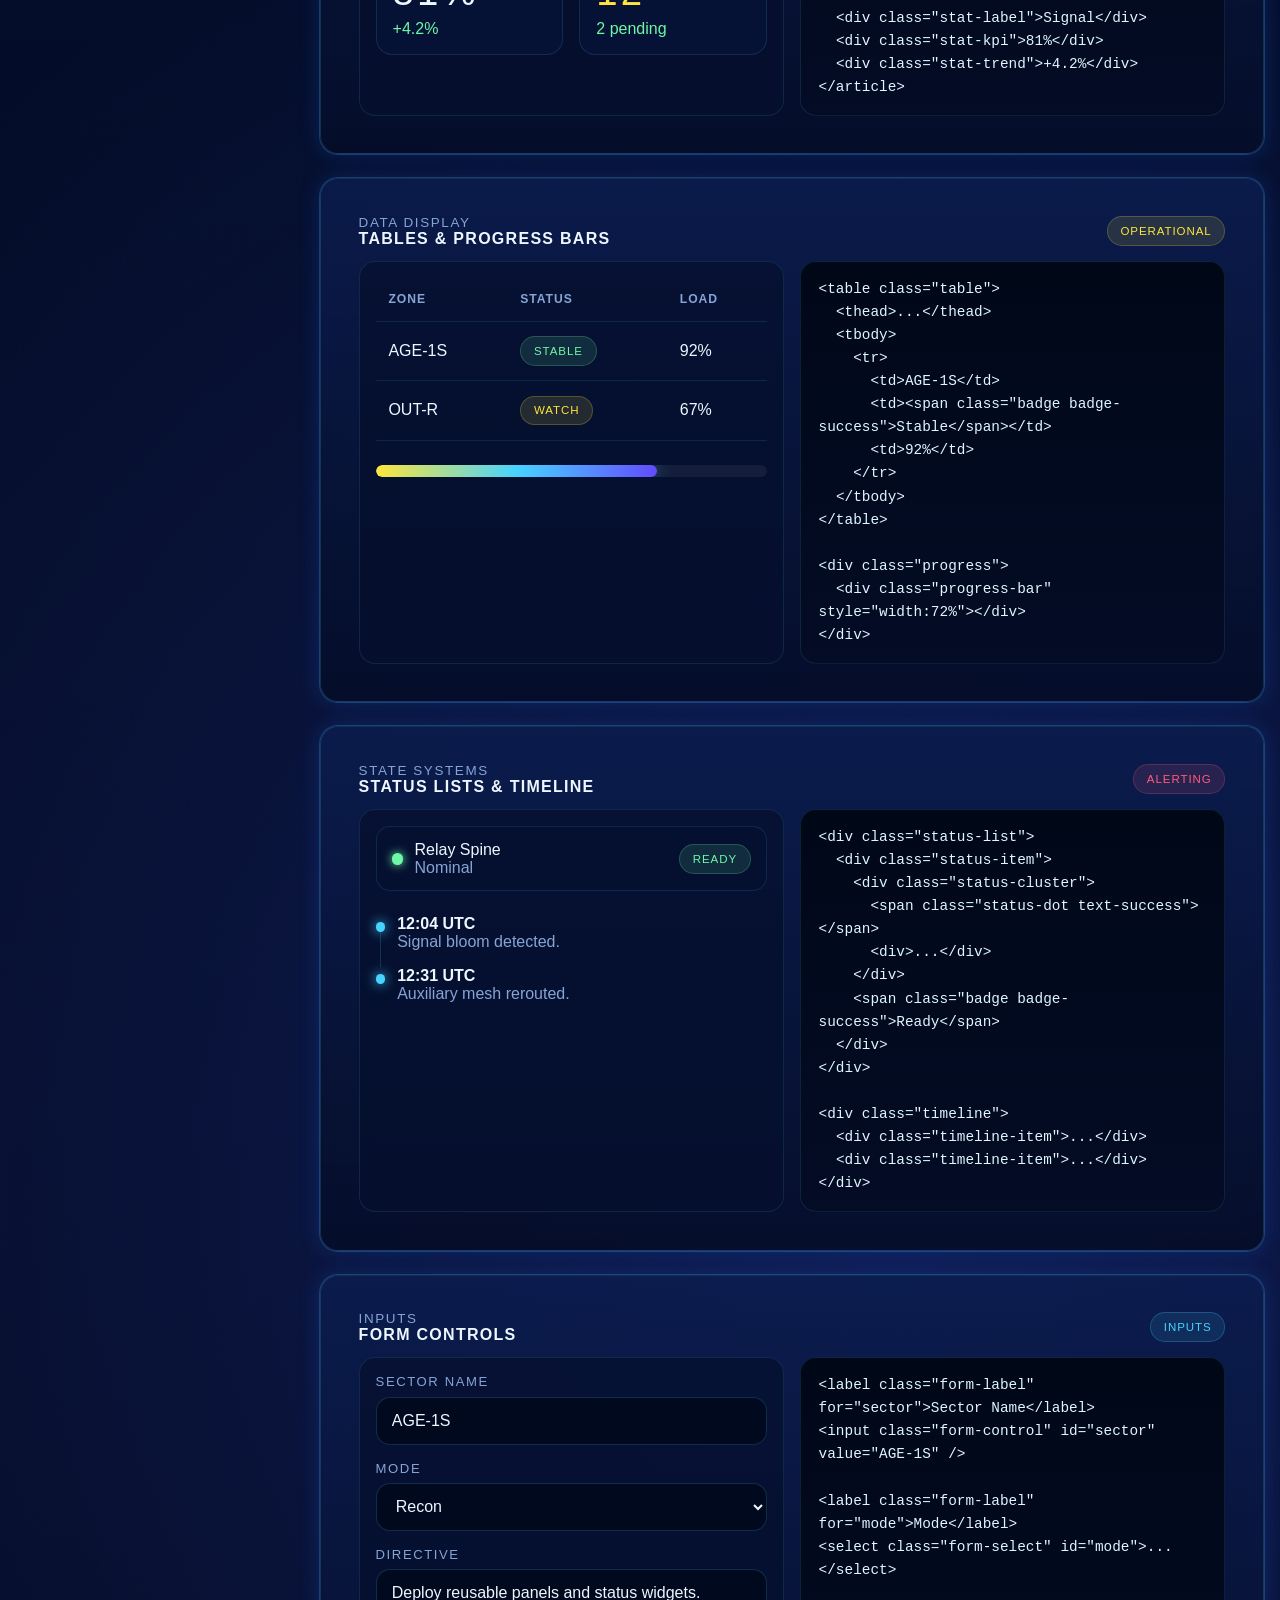
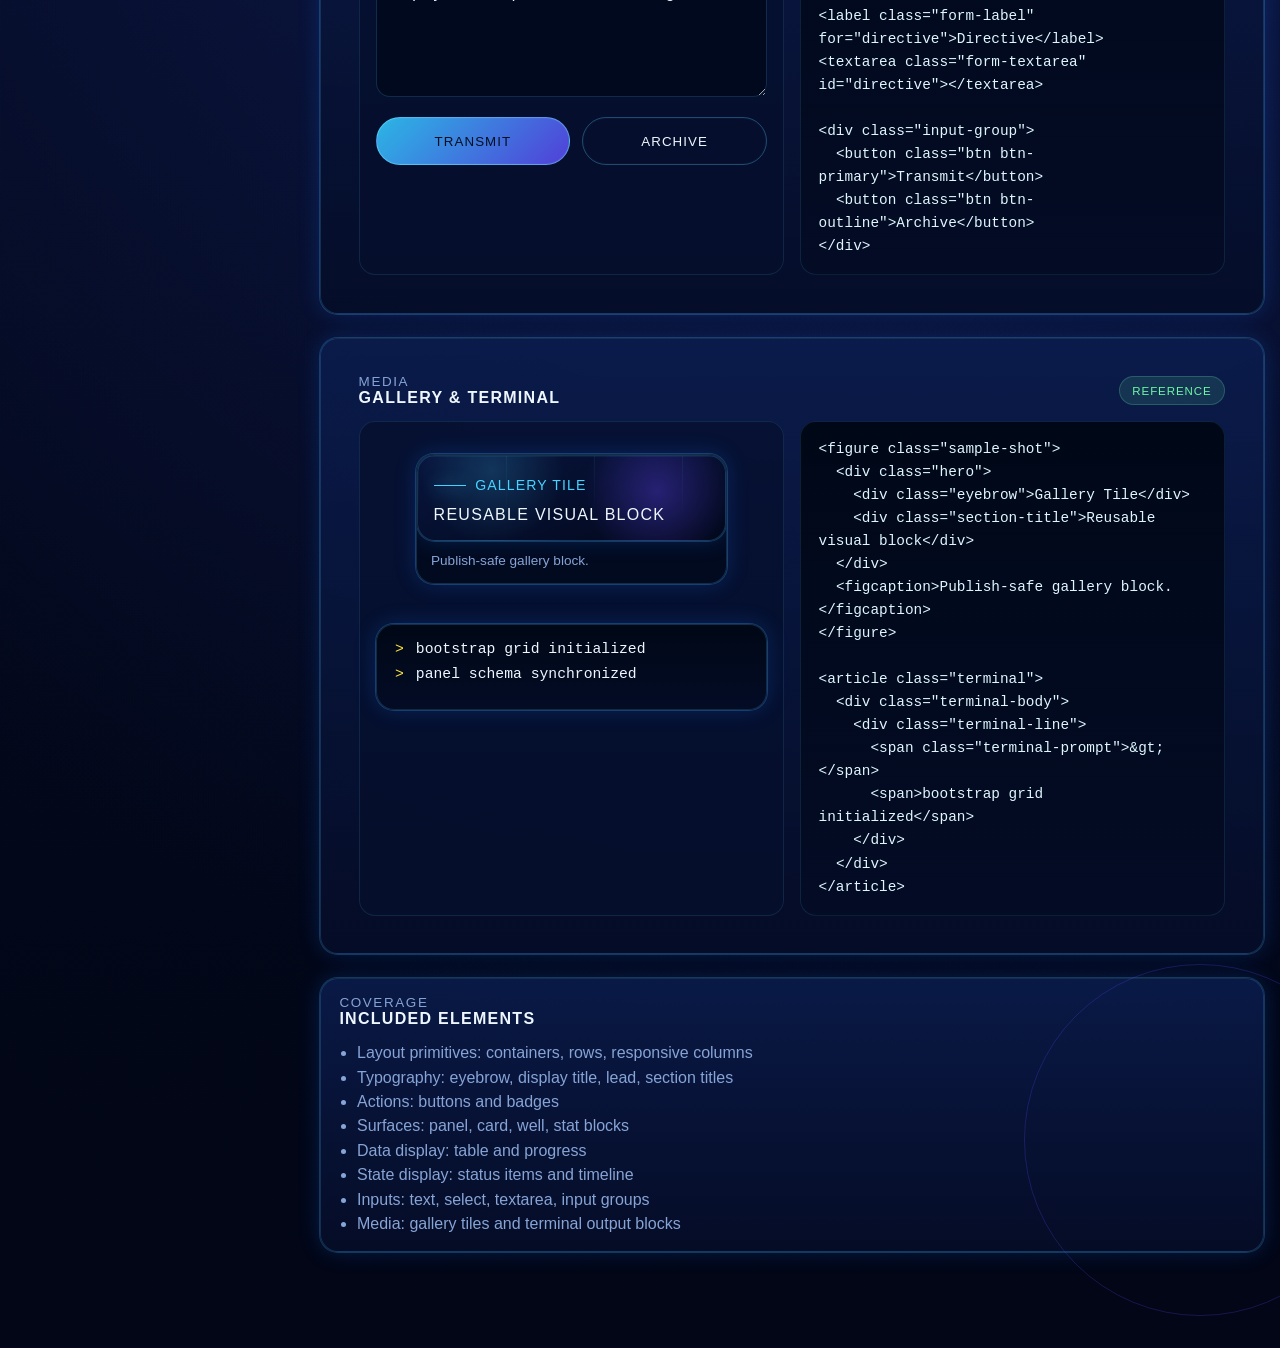
==== commit 3b0dd009: "Add GitHub links to cookbook and index pages for easier access" ====
--- a/docs/cookbook.html
+++ b/docs/cookbook.html
@@ -31,6 +31,13 @@
               <a class="nav-link is-active" href="#overview">Cookbook</a>
               <a class="nav-link" href="#forms">Forms</a>
               <a class="nav-link" href="#media">Media</a>
+              <a
+                class="nav-link"
+                href="https://github.com/BadLeo/age-bootstrap-toolkit"
+                target="_blank"
+                rel="noreferrer"
+                >GitHub</a
+              >
             </nav>
           </div>
         </header>
@@ -54,6 +61,13 @@
                 <div class="d-flex gap-3 mt-4">
                   <a class="btn btn-primary" href="#layout">Browse Elements</a>
                   <a class="btn btn-outline" href="../index.html">Back To Demo</a>
+                  <a
+                    class="btn btn-outline"
+                    href="https://github.com/BadLeo/age-bootstrap-toolkit"
+                    target="_blank"
+                    rel="noreferrer"
+                    >View On GitHub</a
+                  >
                 </div>
               </div>
               <div class="col-12 col-lg-5">
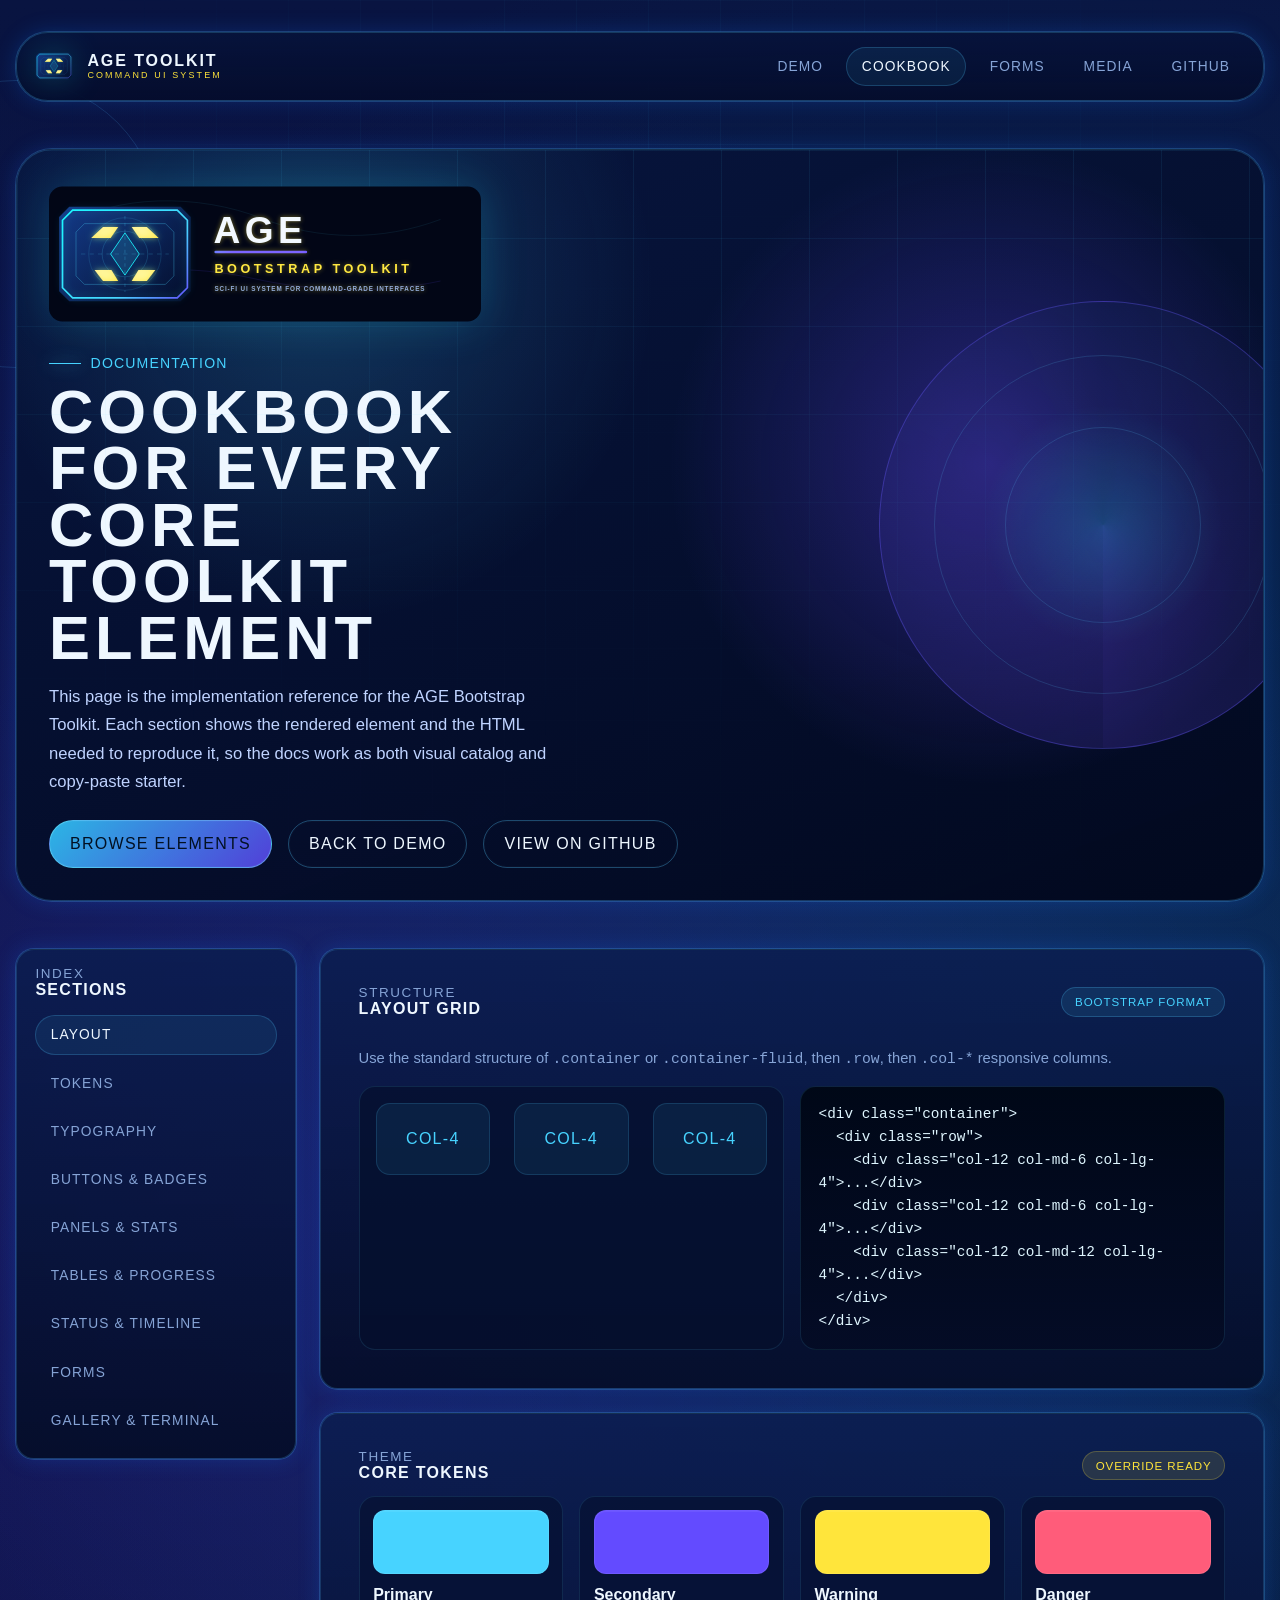
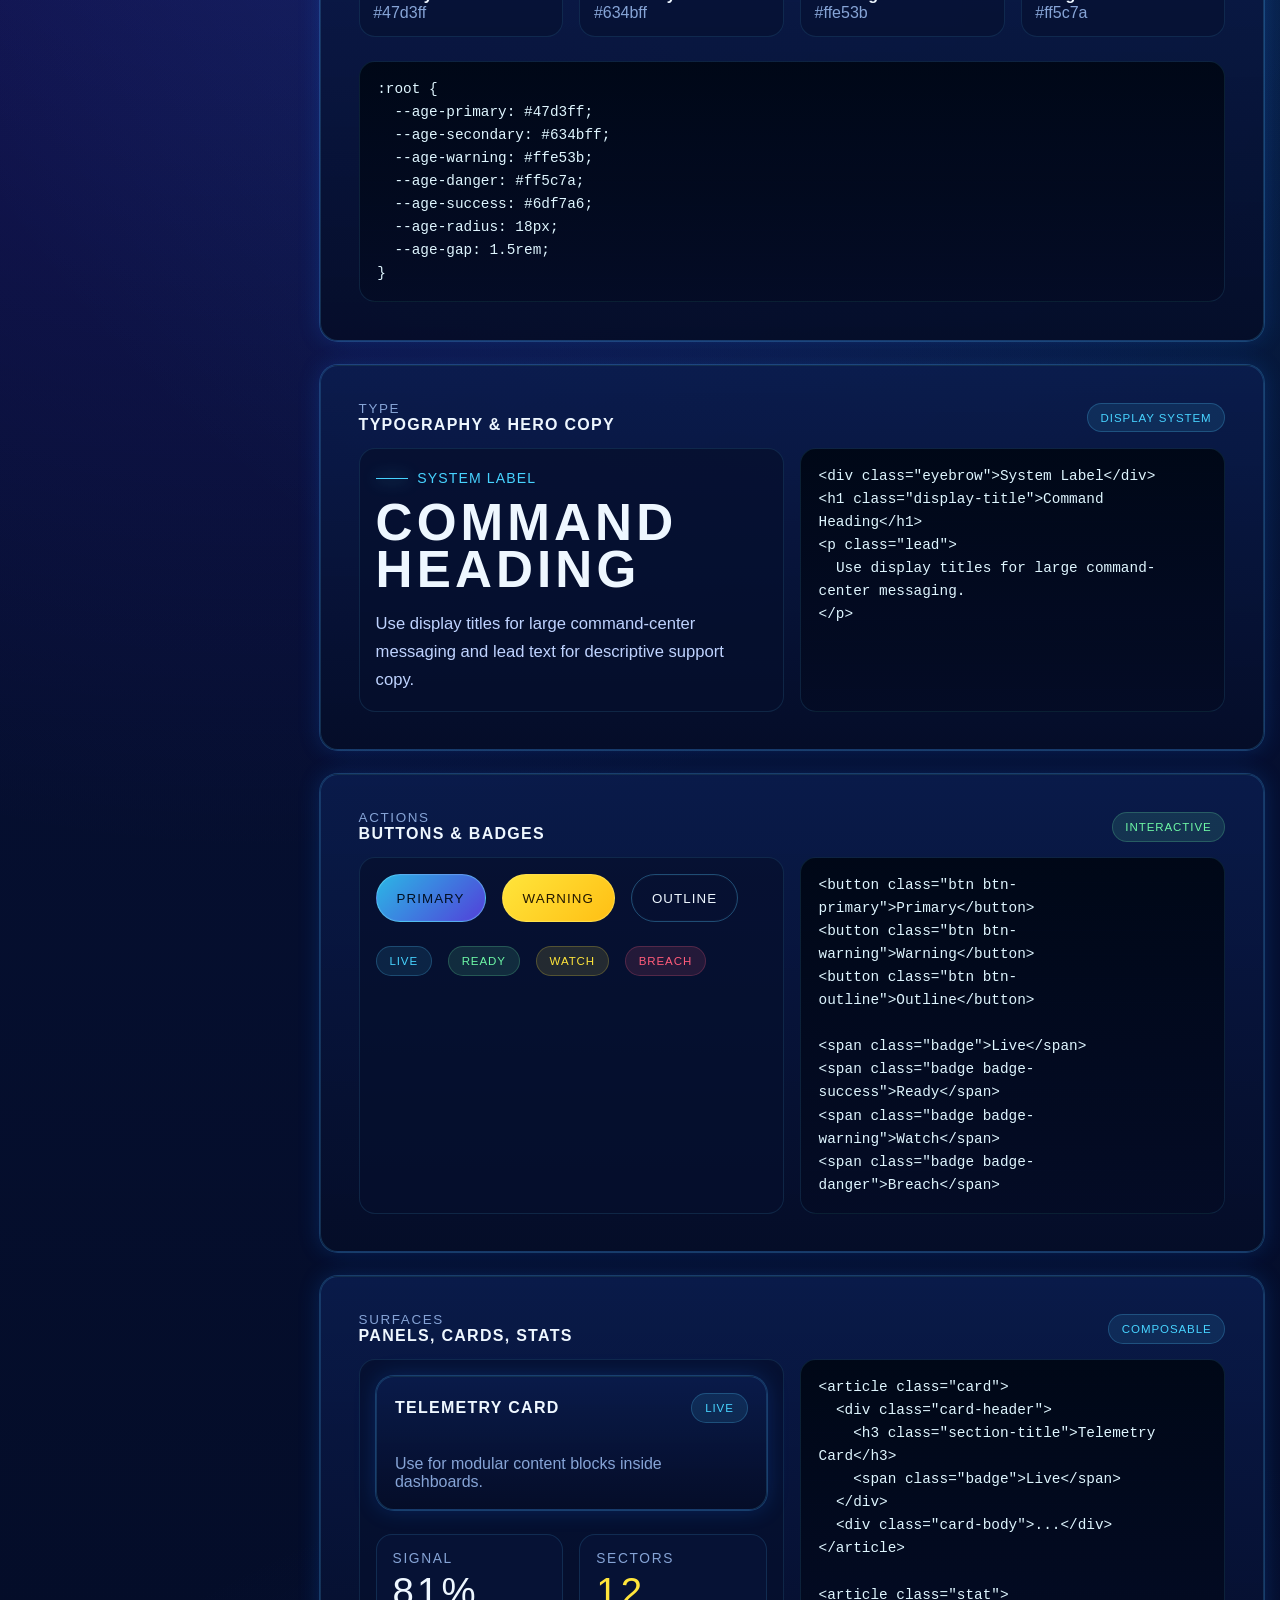
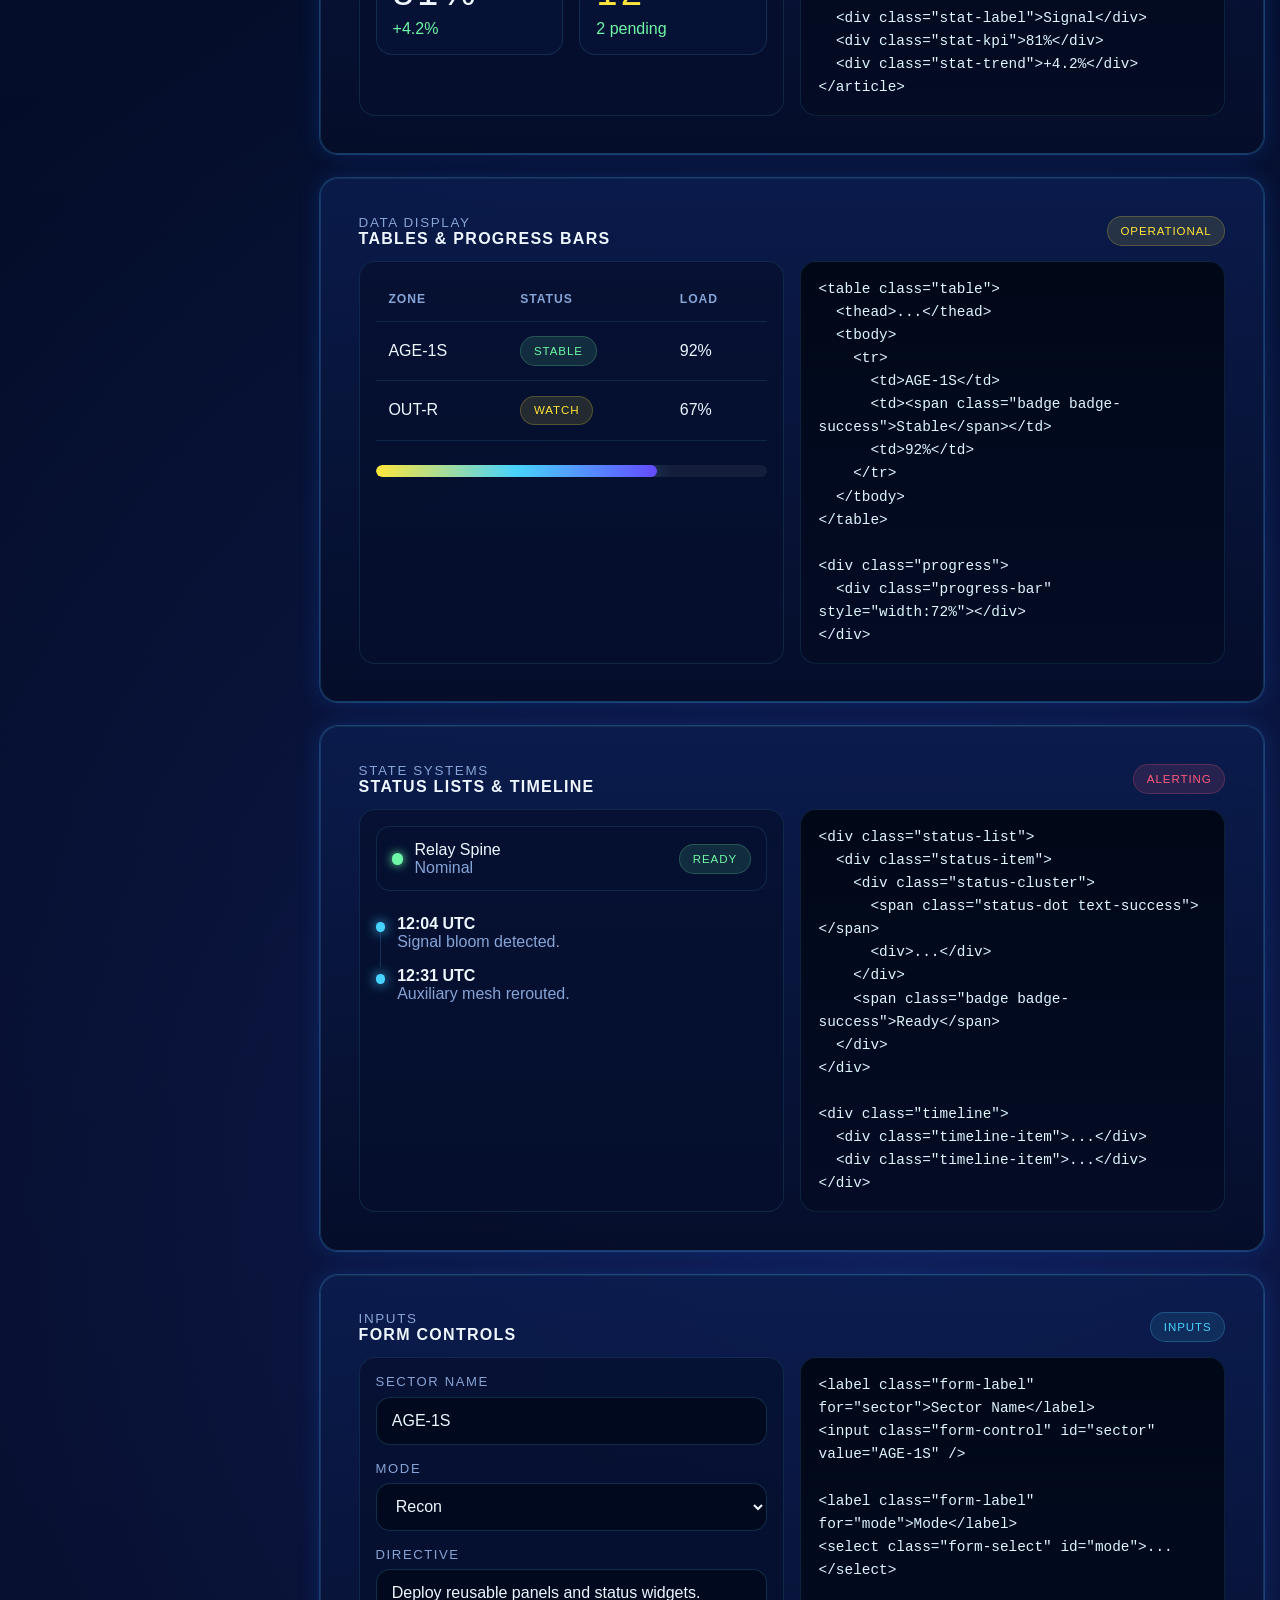
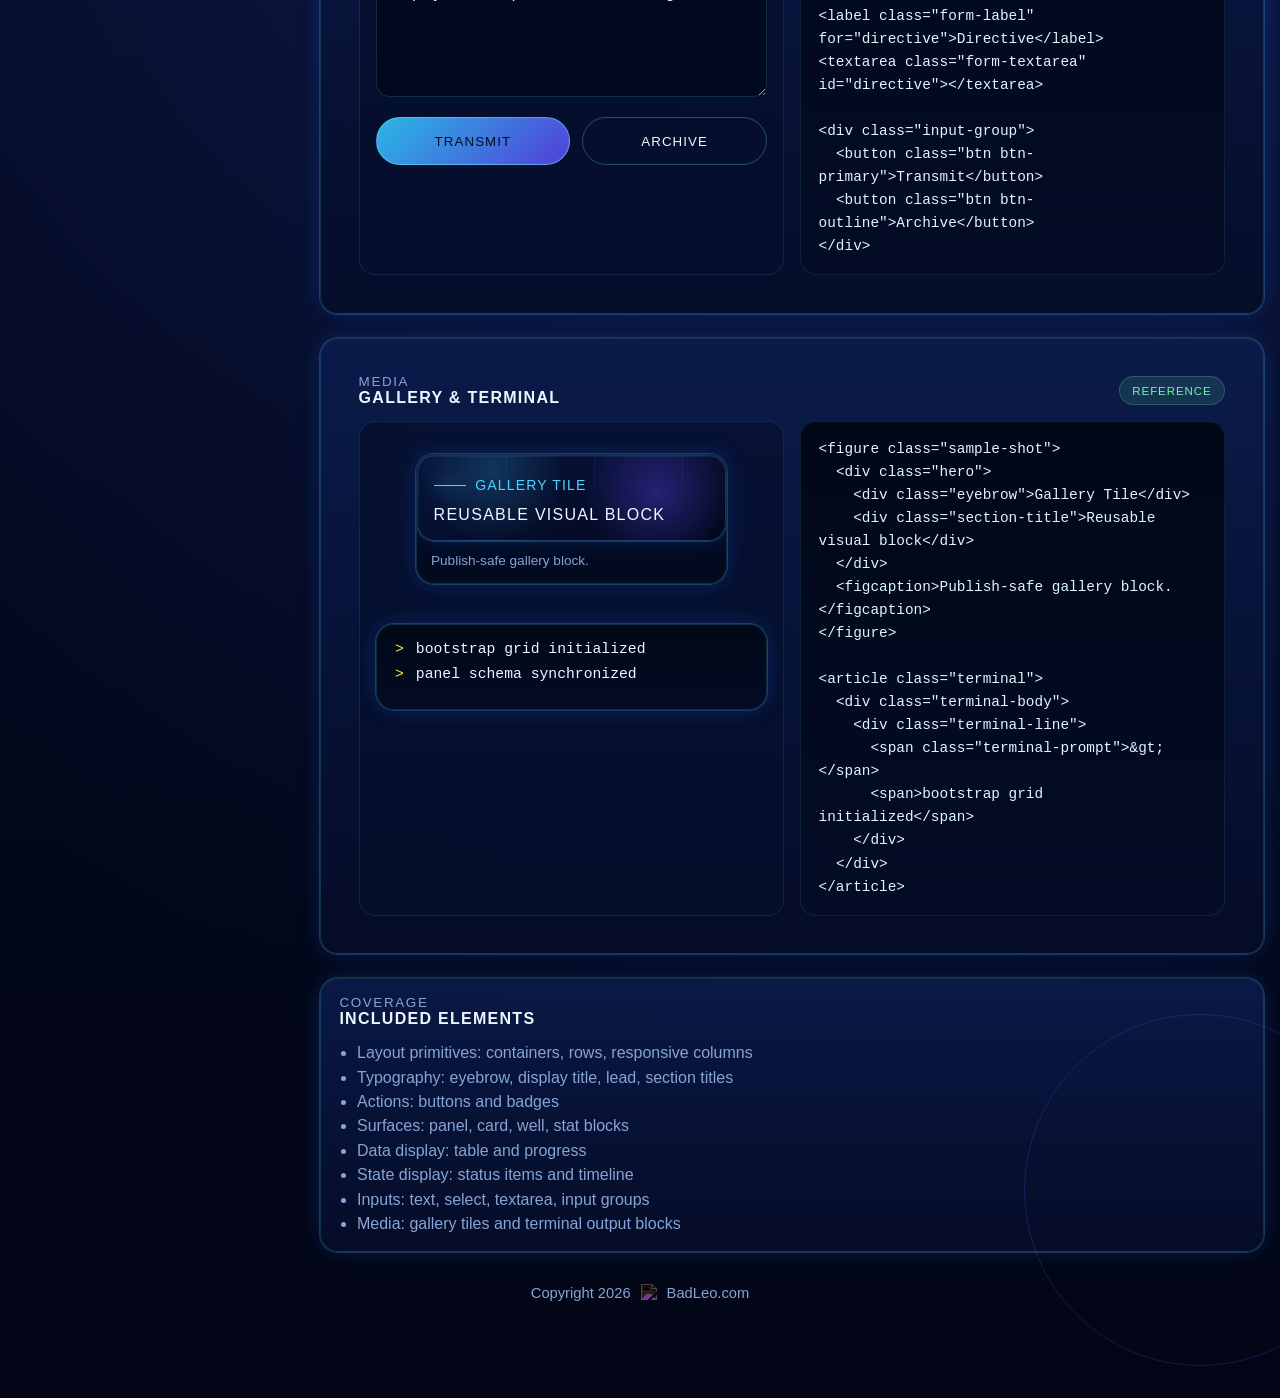
==== commit 72dba190: "footer fix" ====
--- a/docs/cookbook.html
+++ b/docs/cookbook.html
@@ -511,6 +511,18 @@
               </article>
             </div>
           </div>
+
+          <footer class="footer-note text-center">
+            <span>Copyright <script>document.write(new Date().getFullYear())</script></span>
+            <a class="footer-link" href="https://badleo.com" target="_blank" rel="noreferrer">
+              <img
+                class="footer-logo"
+                src="https://badleo.com/badleo.svg"
+                alt="BadLeo"
+              />
+              <span>BadLeo.com</span>
+            </a>
+          </footer>
         </main>
       </div>
     </div>
